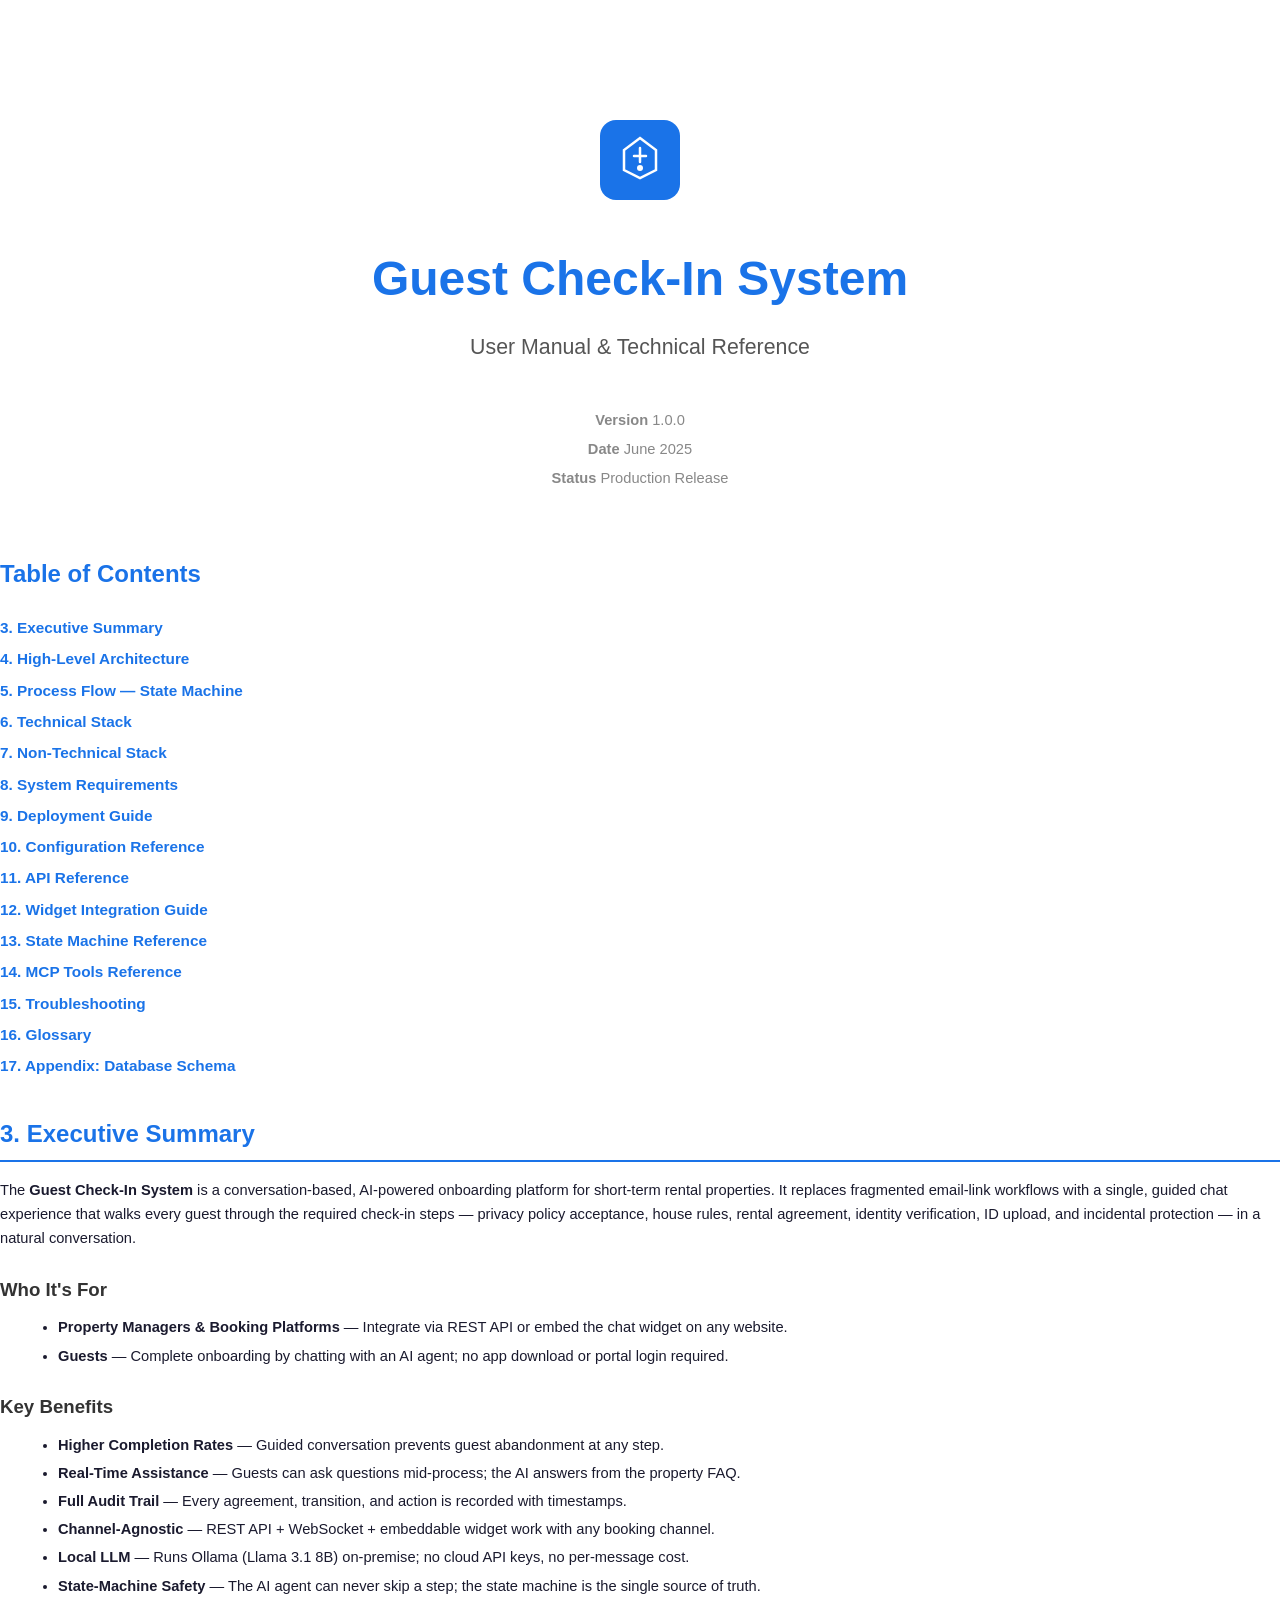
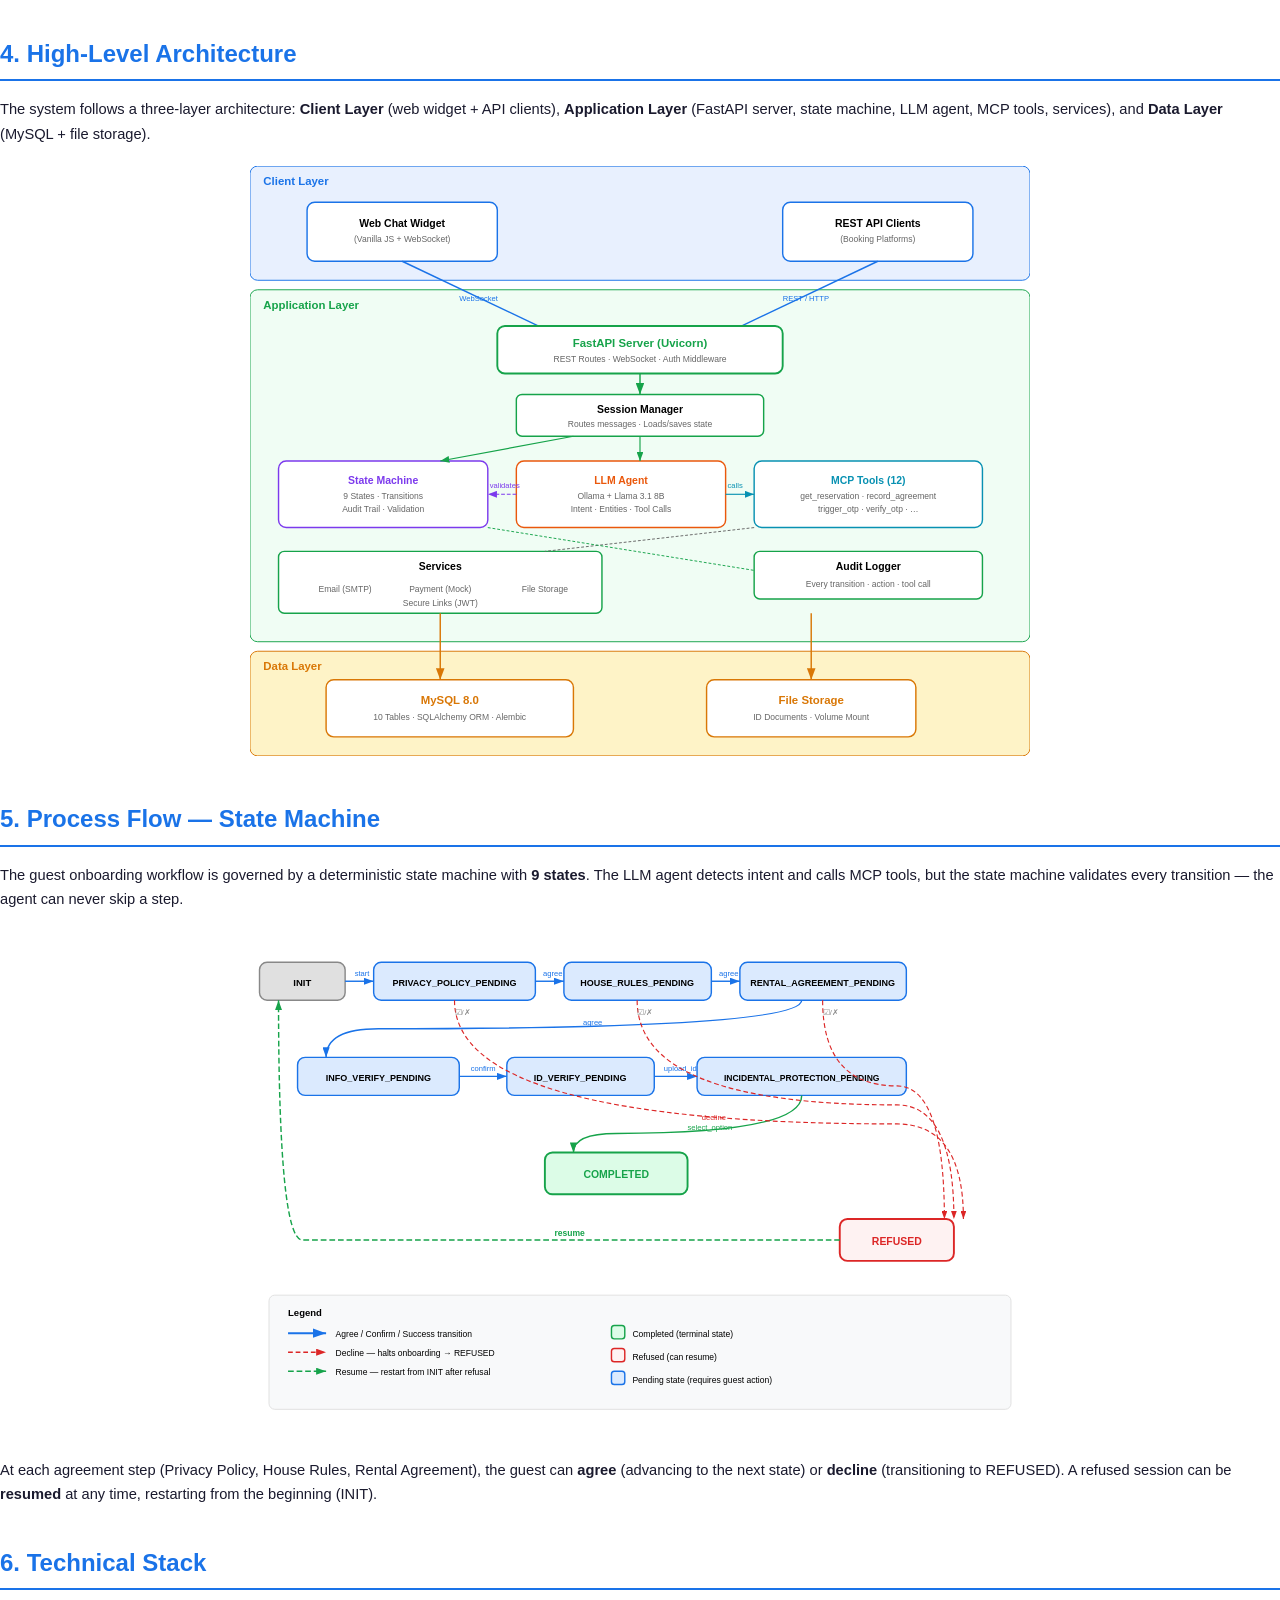
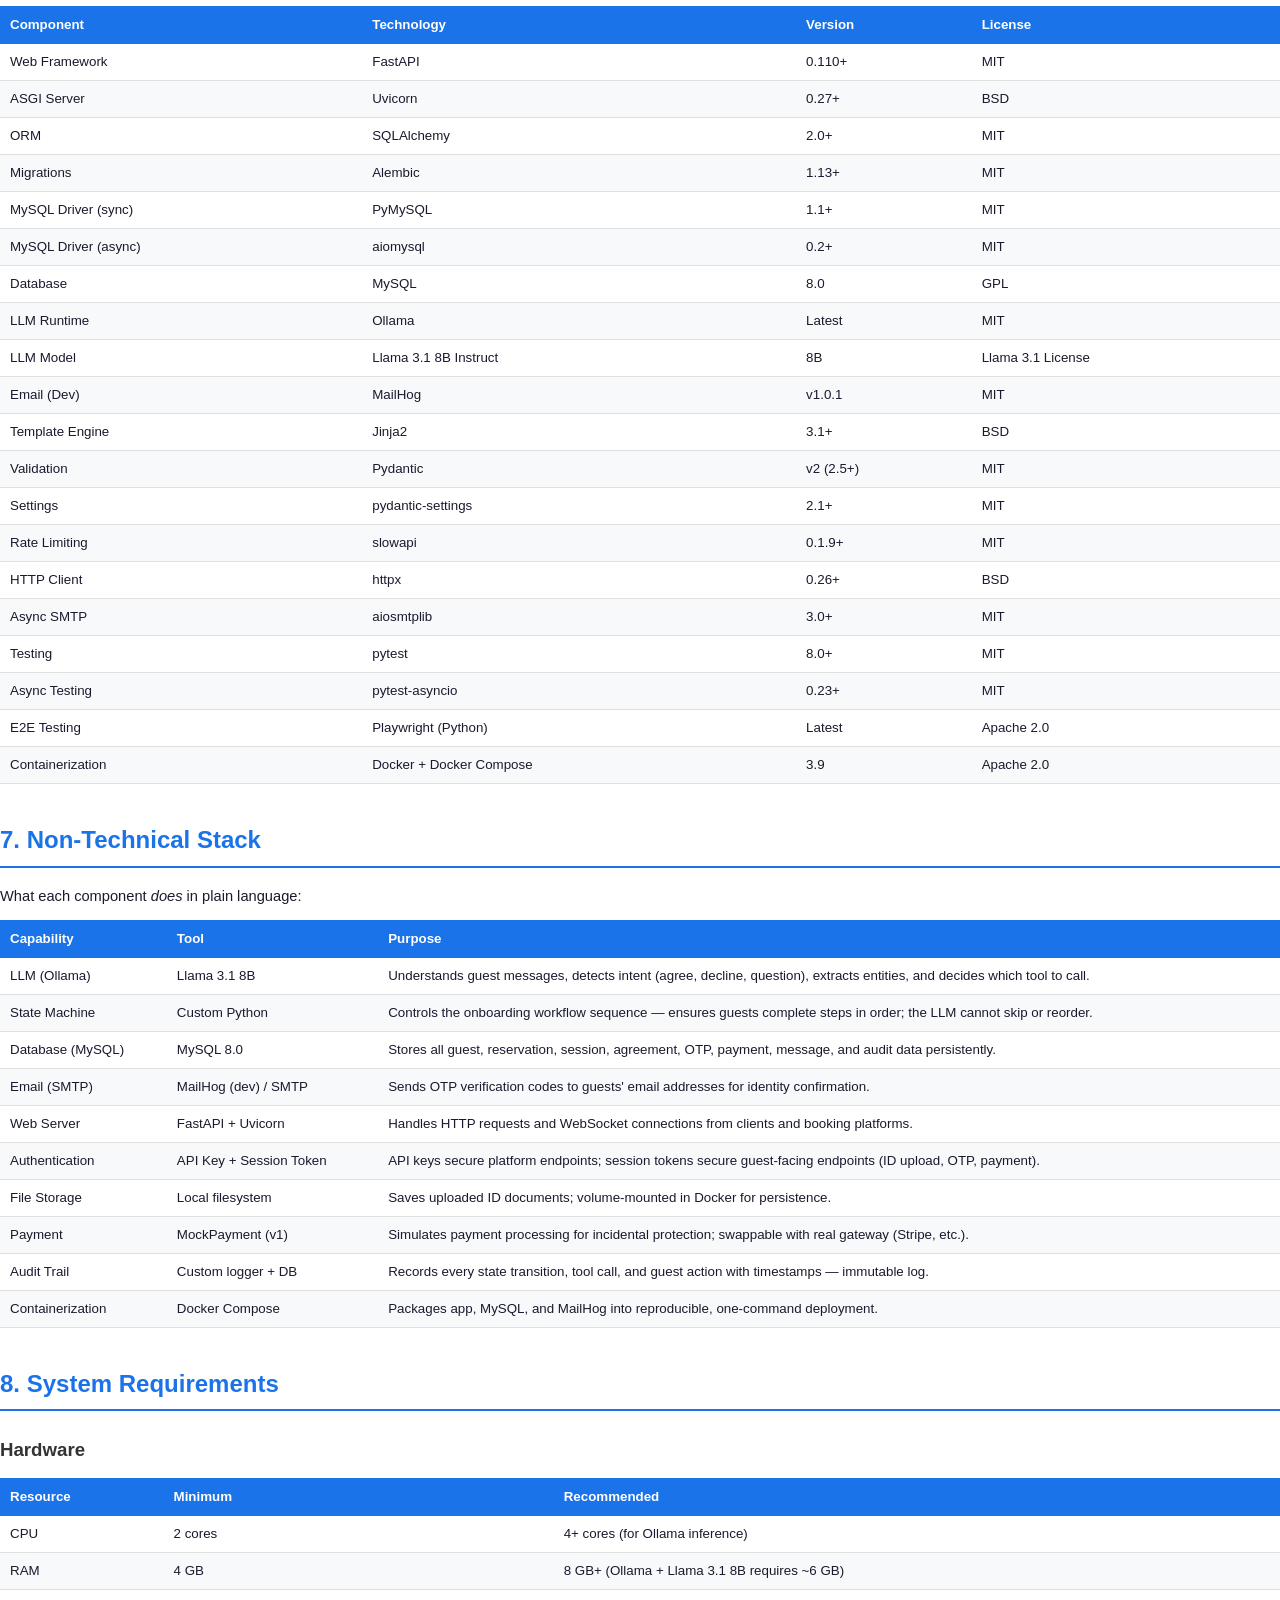
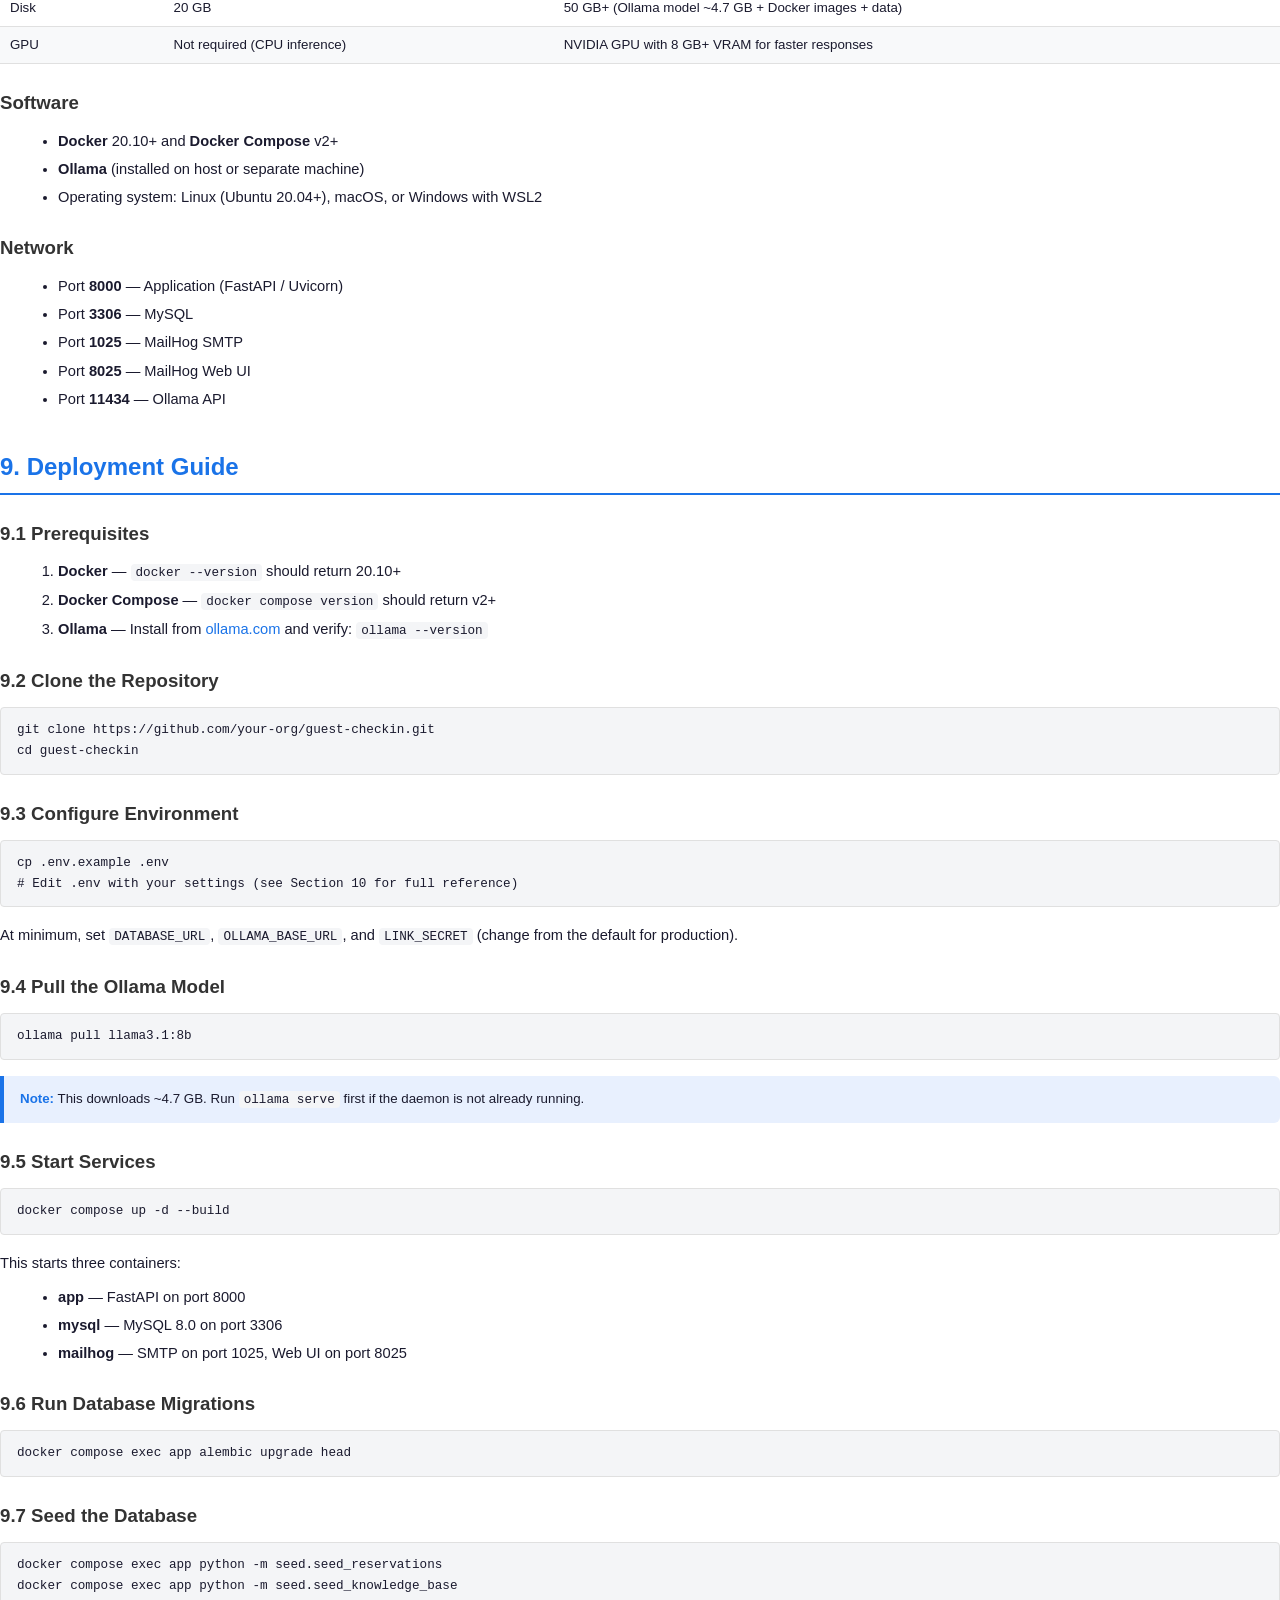
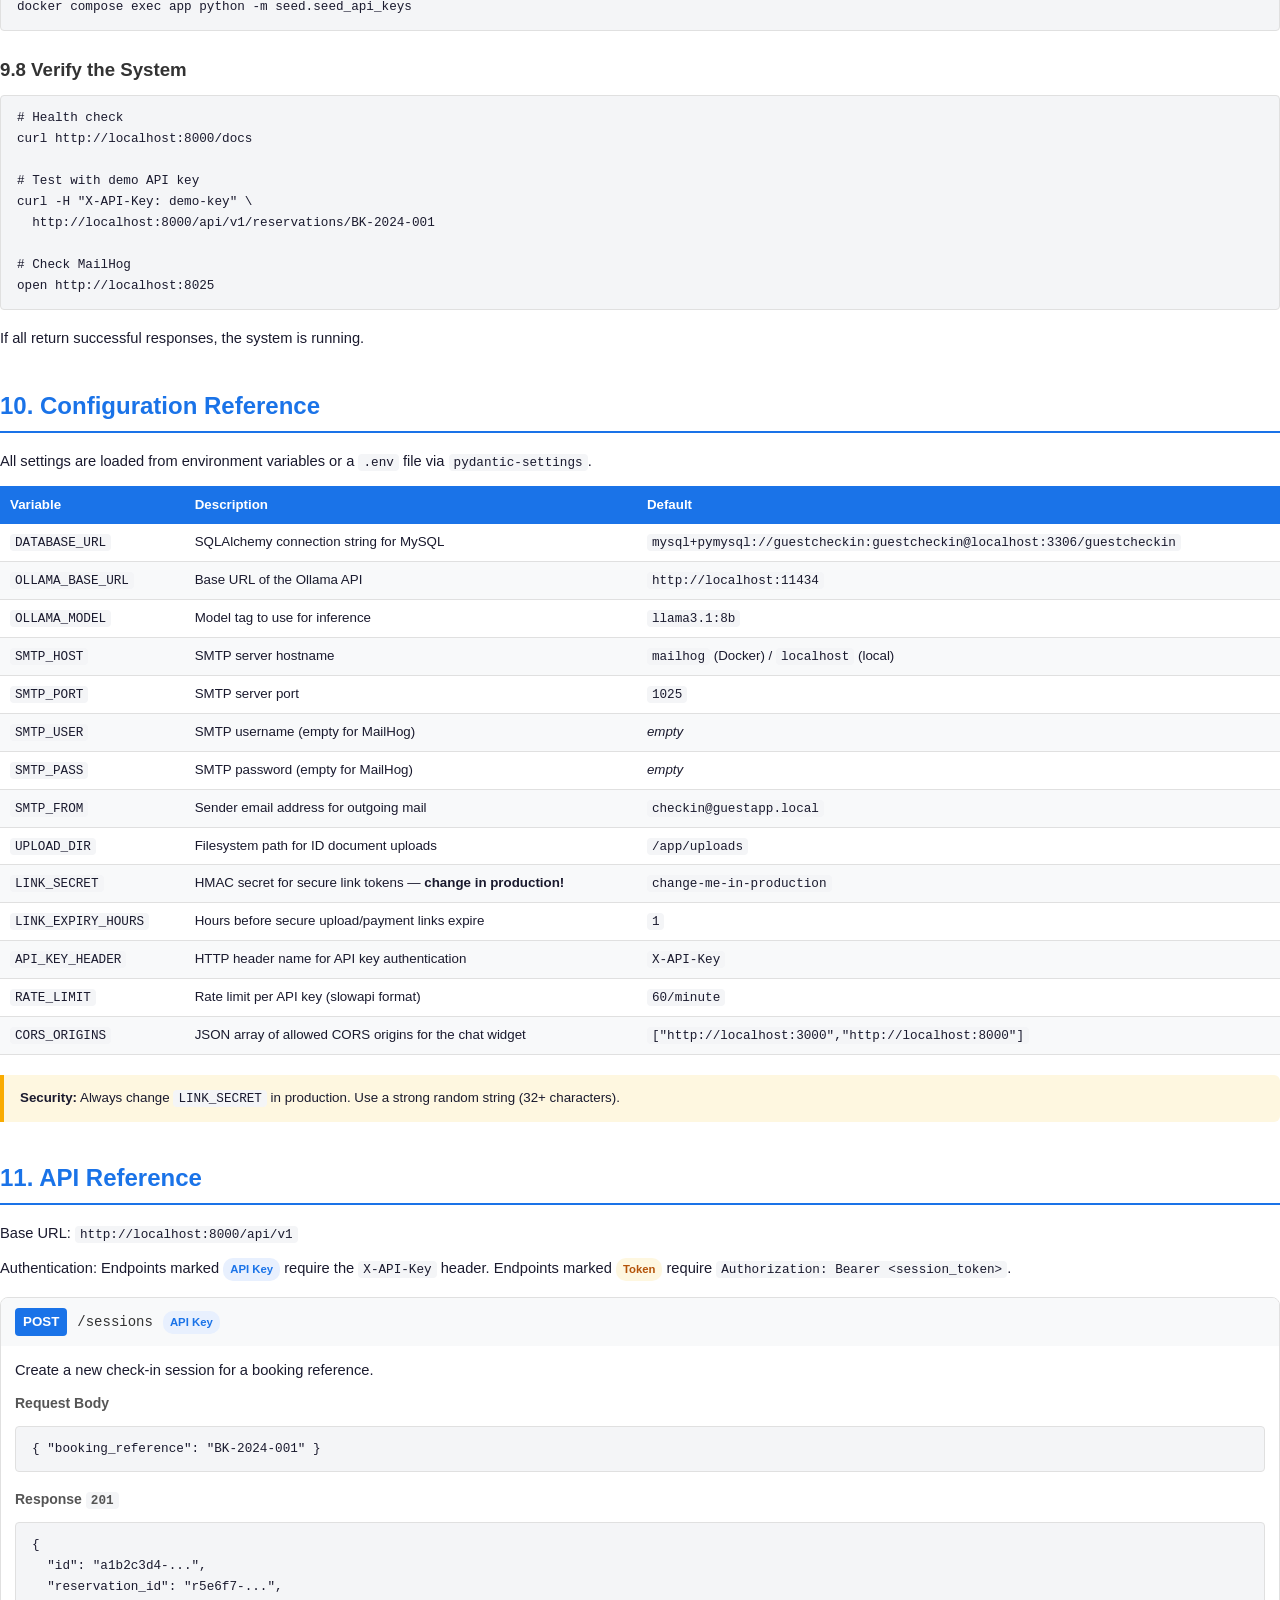
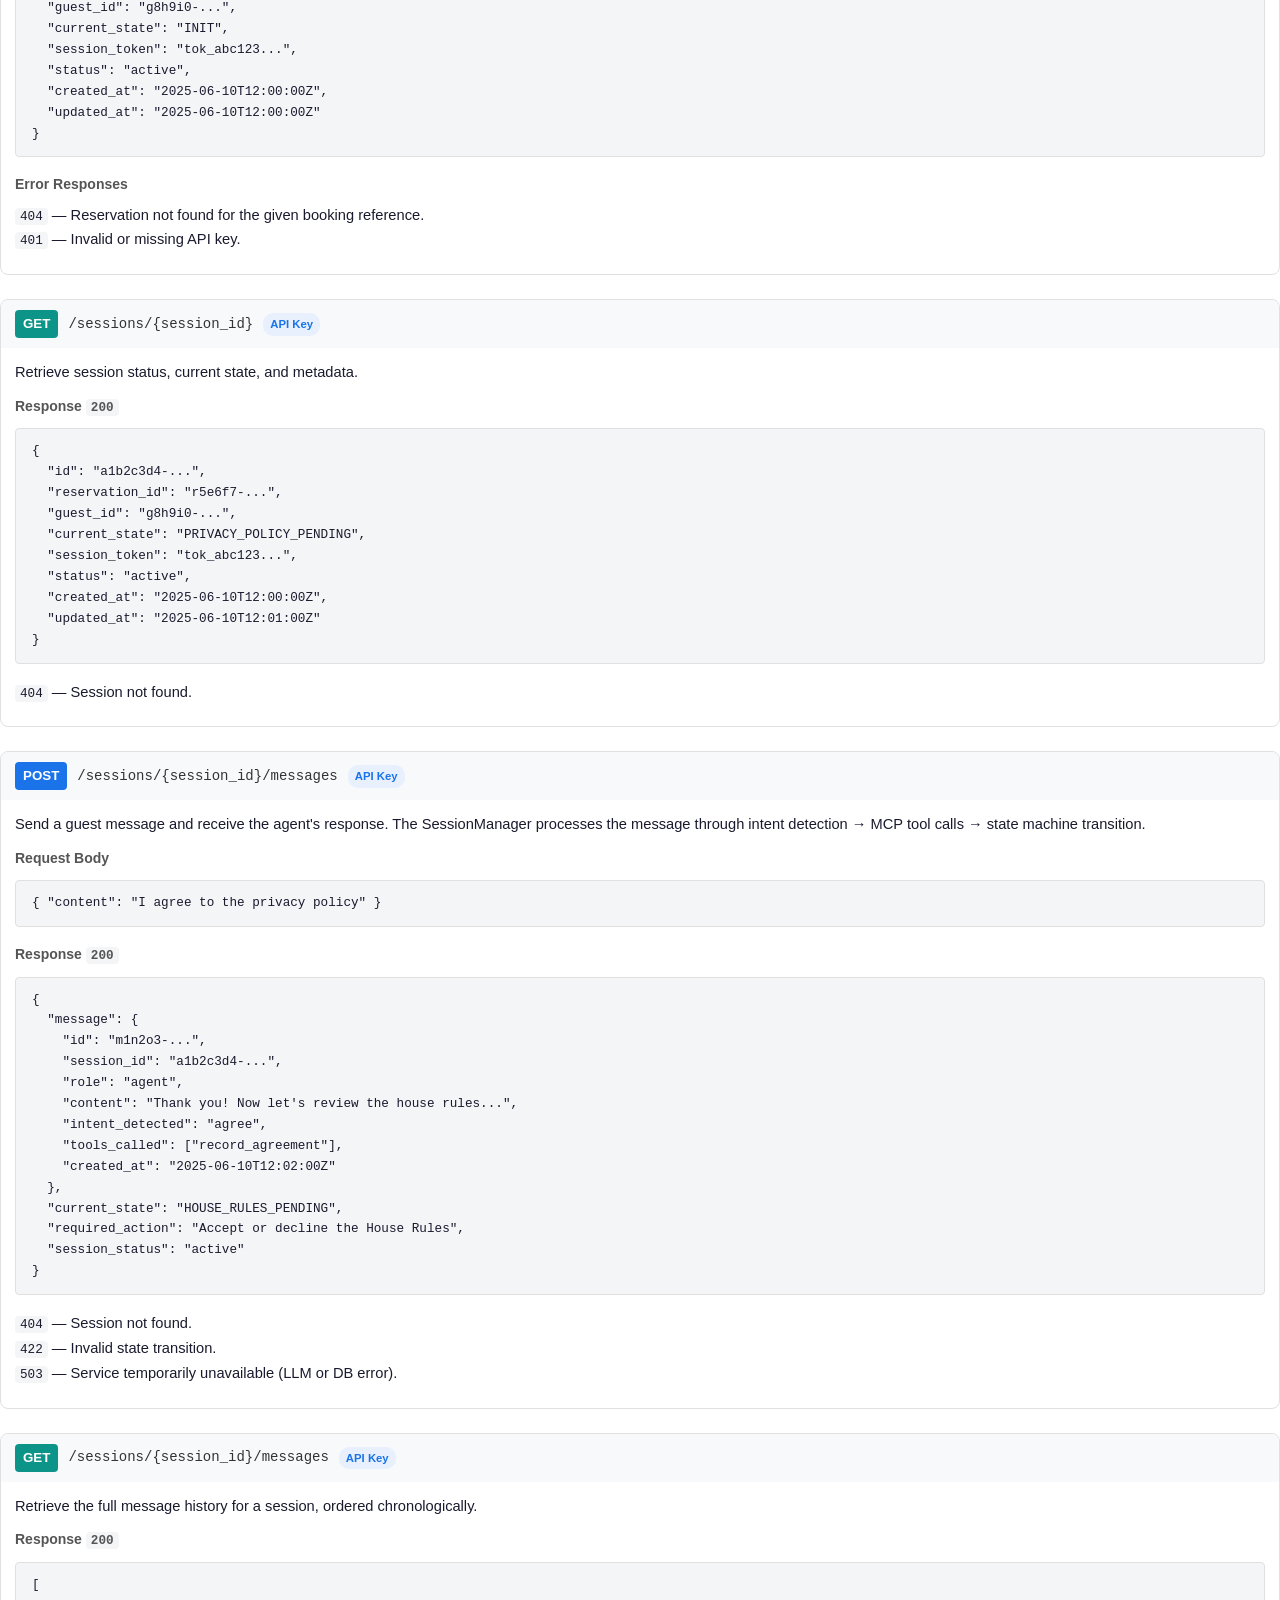
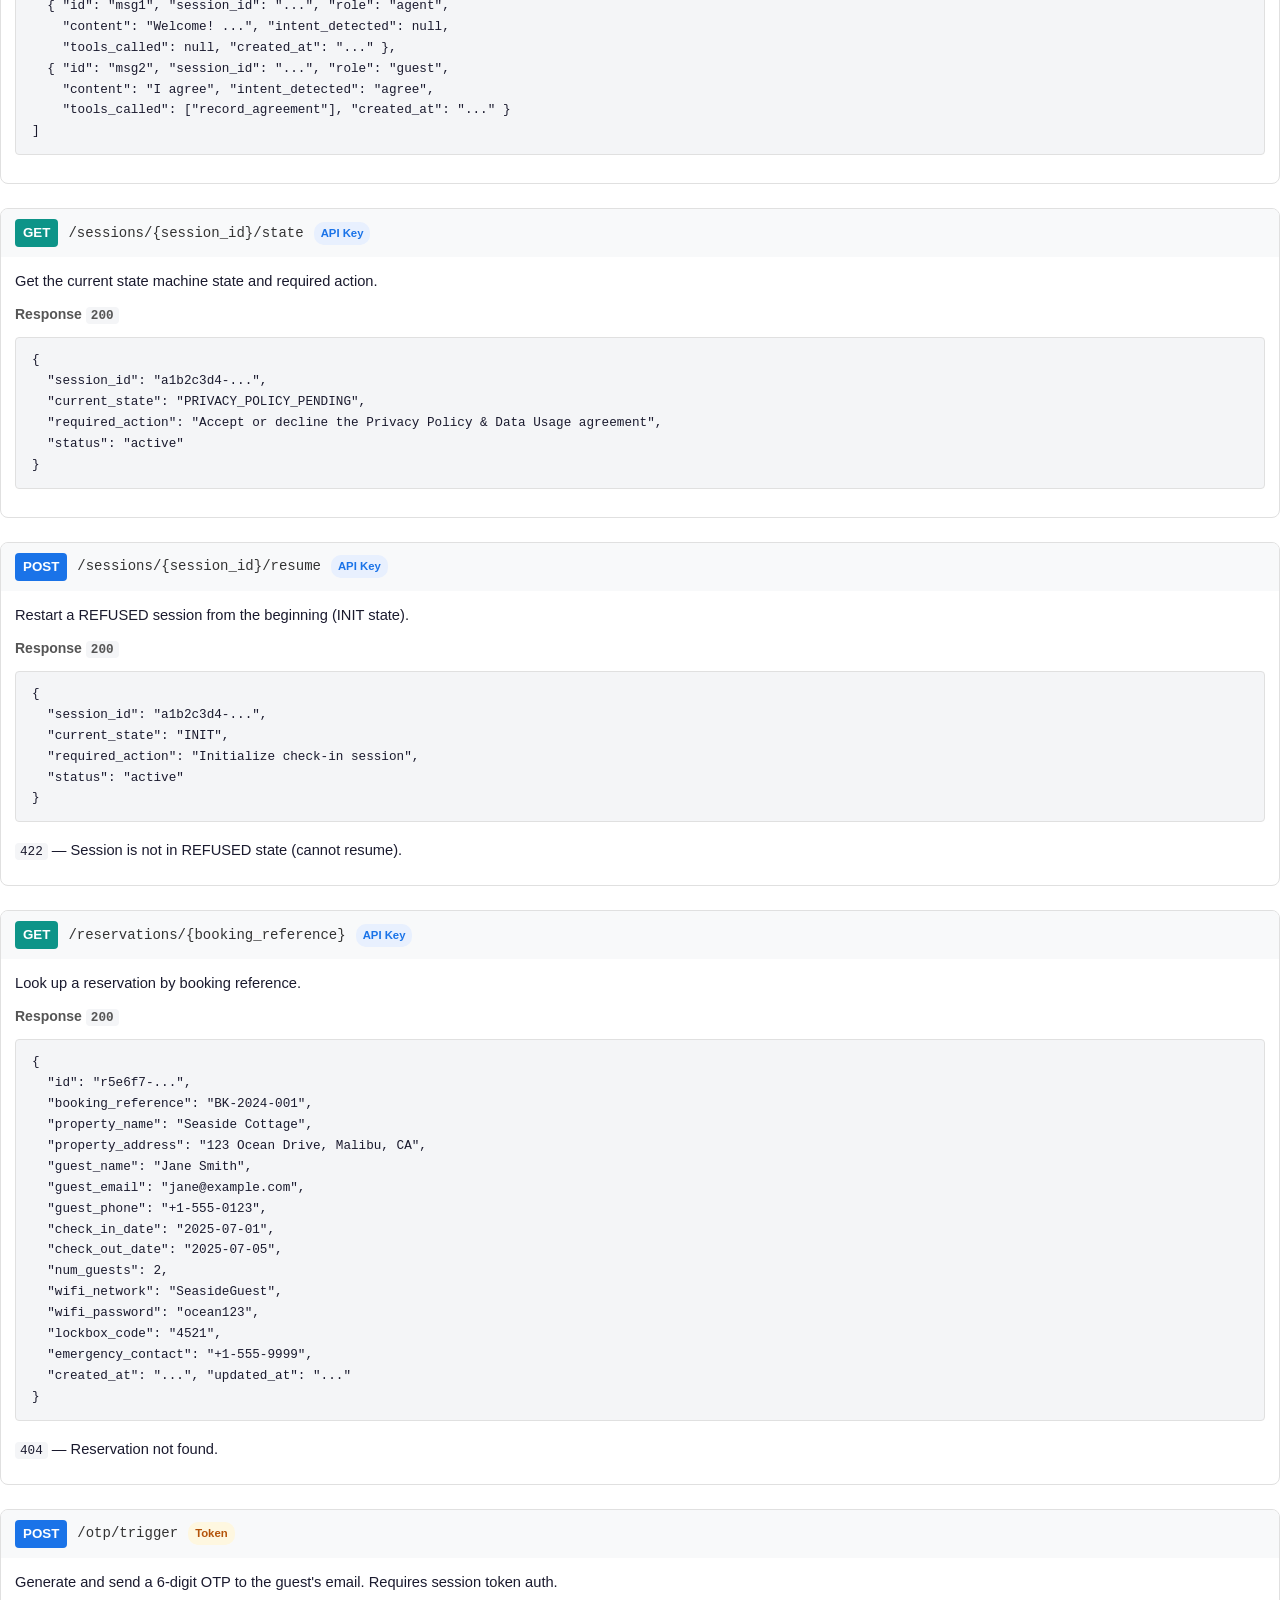
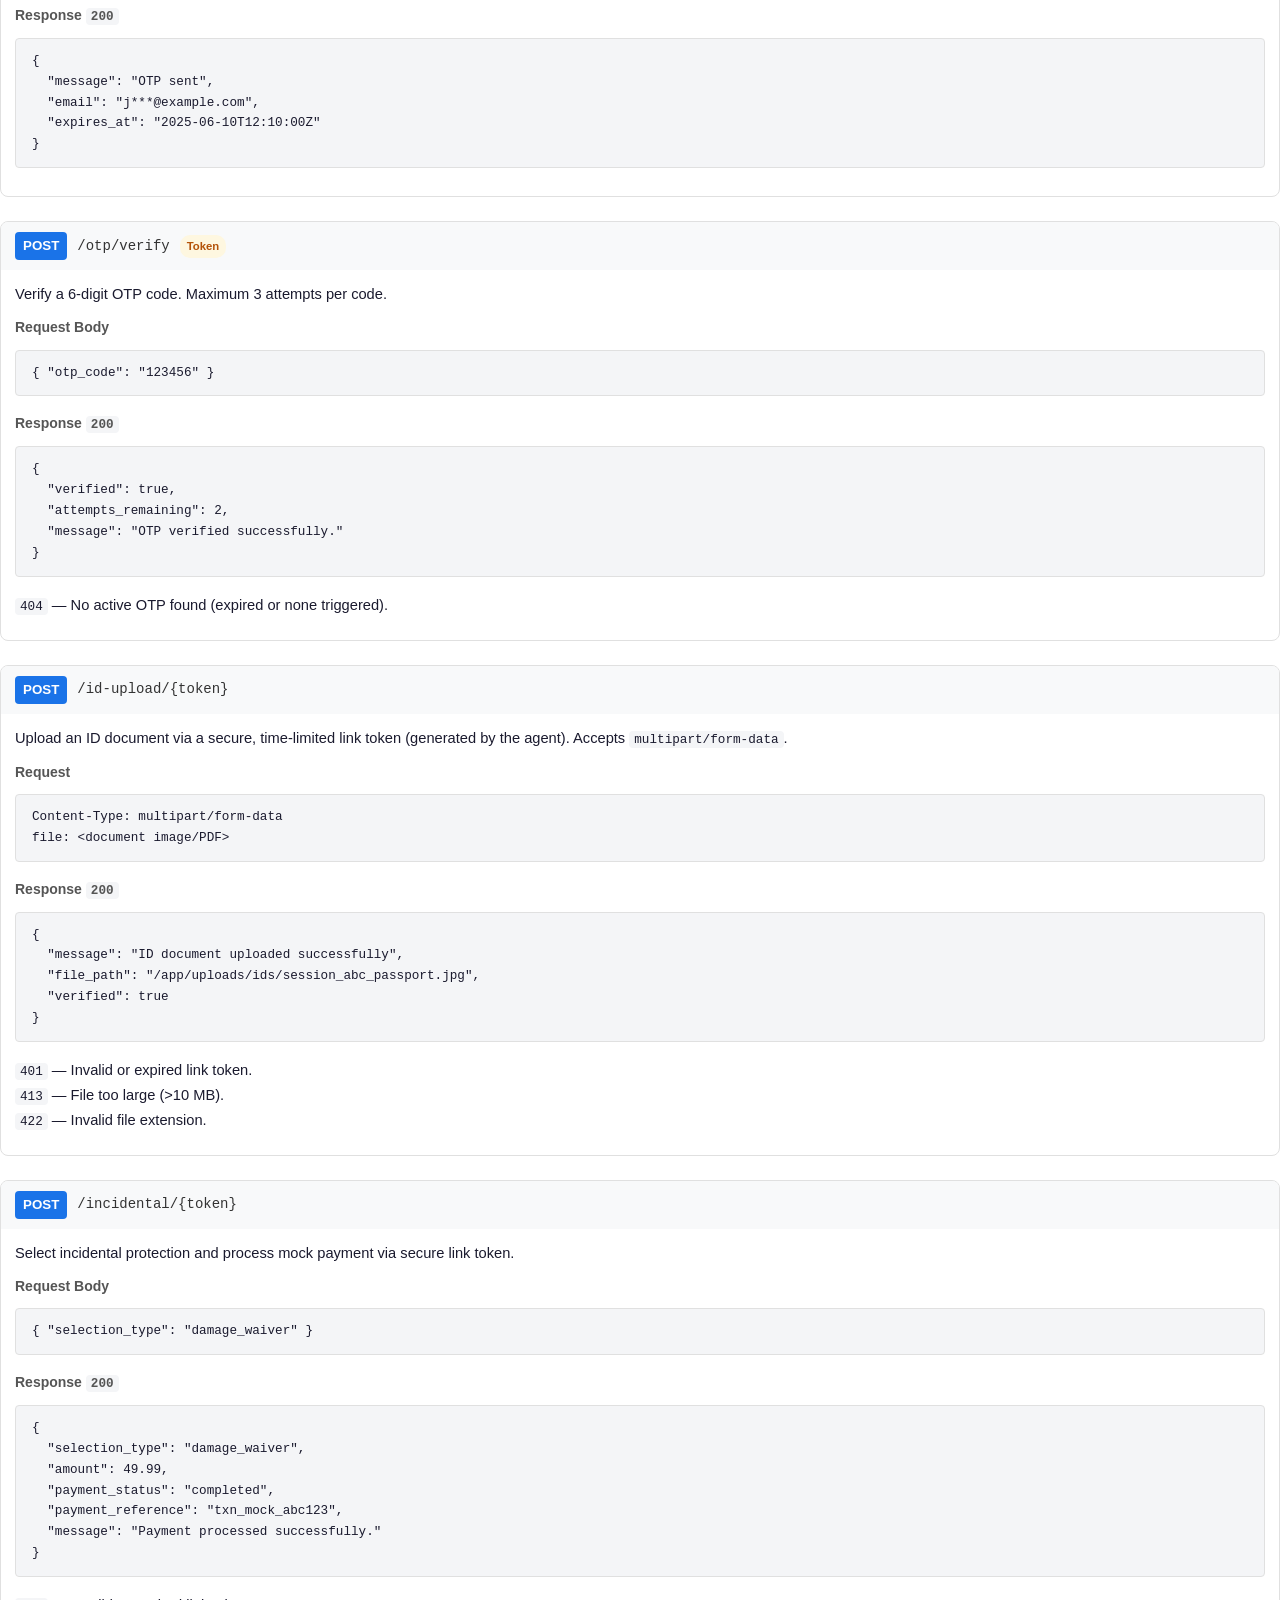
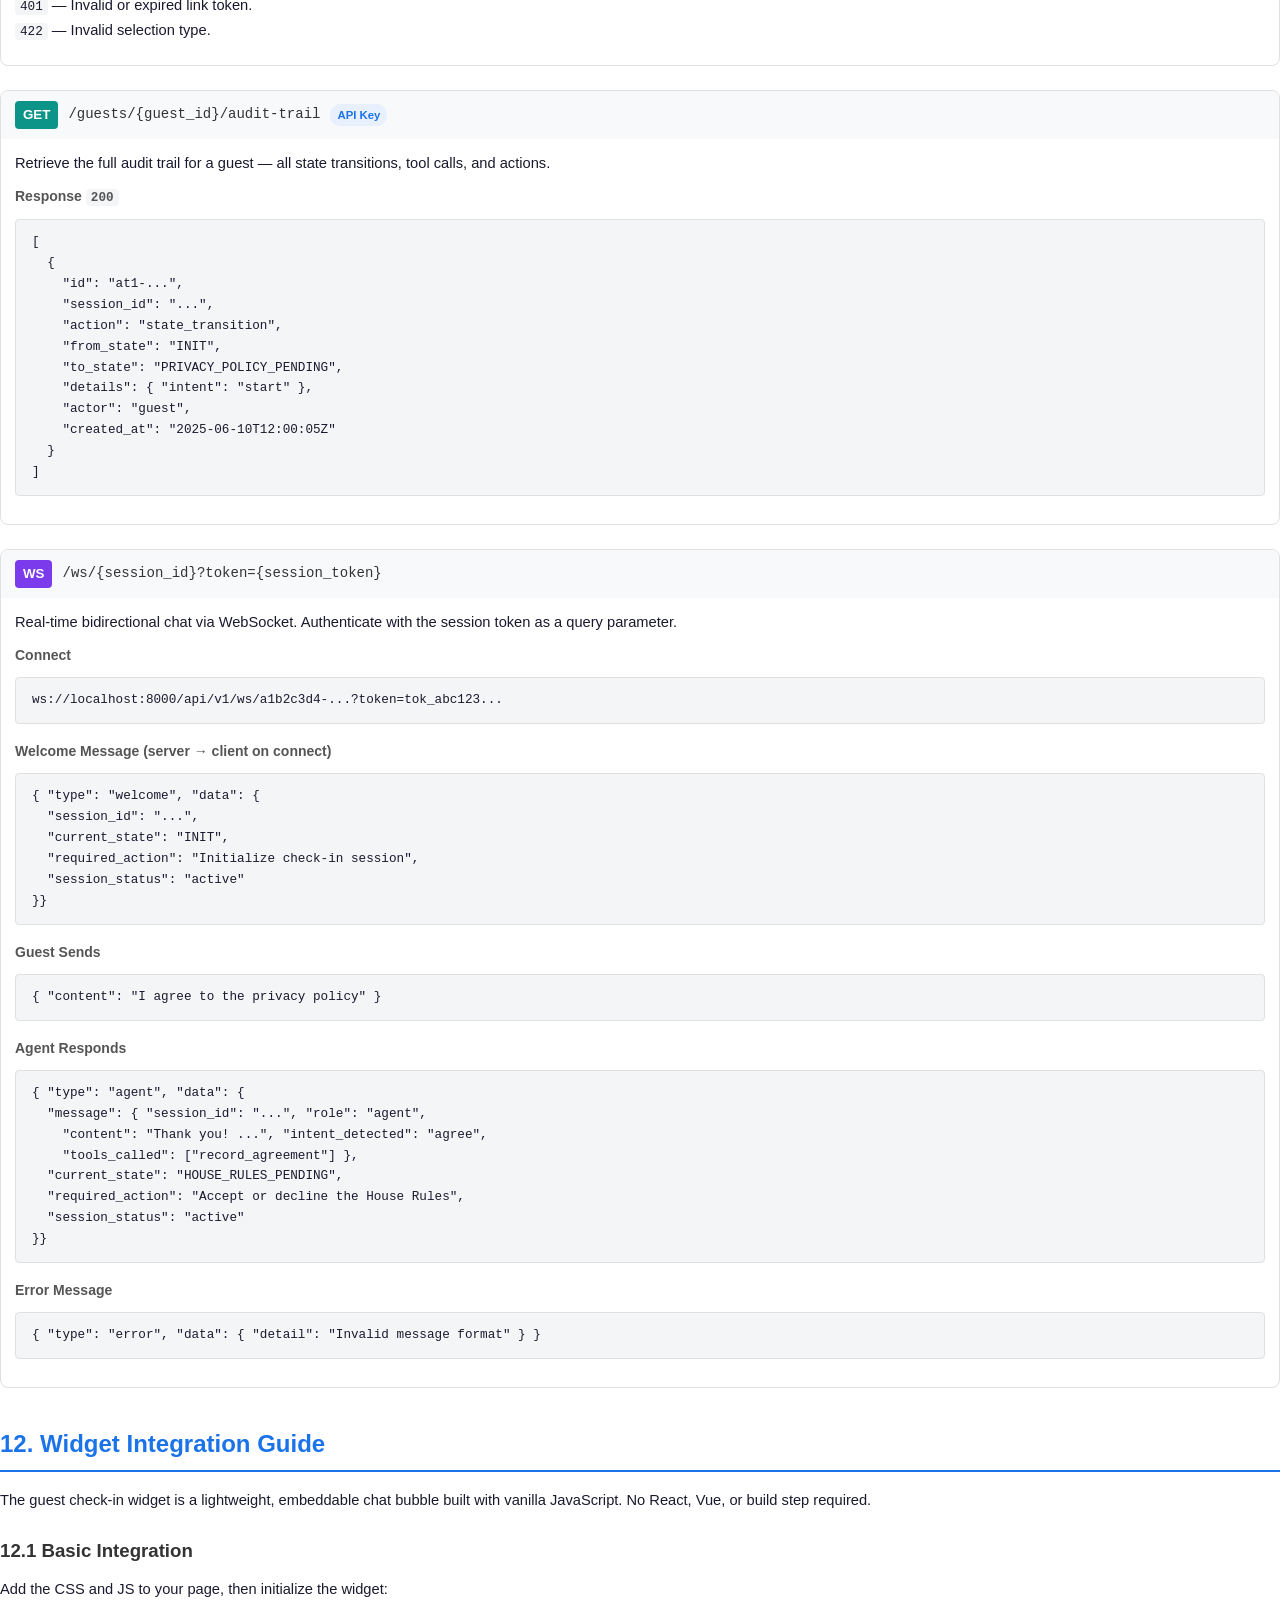
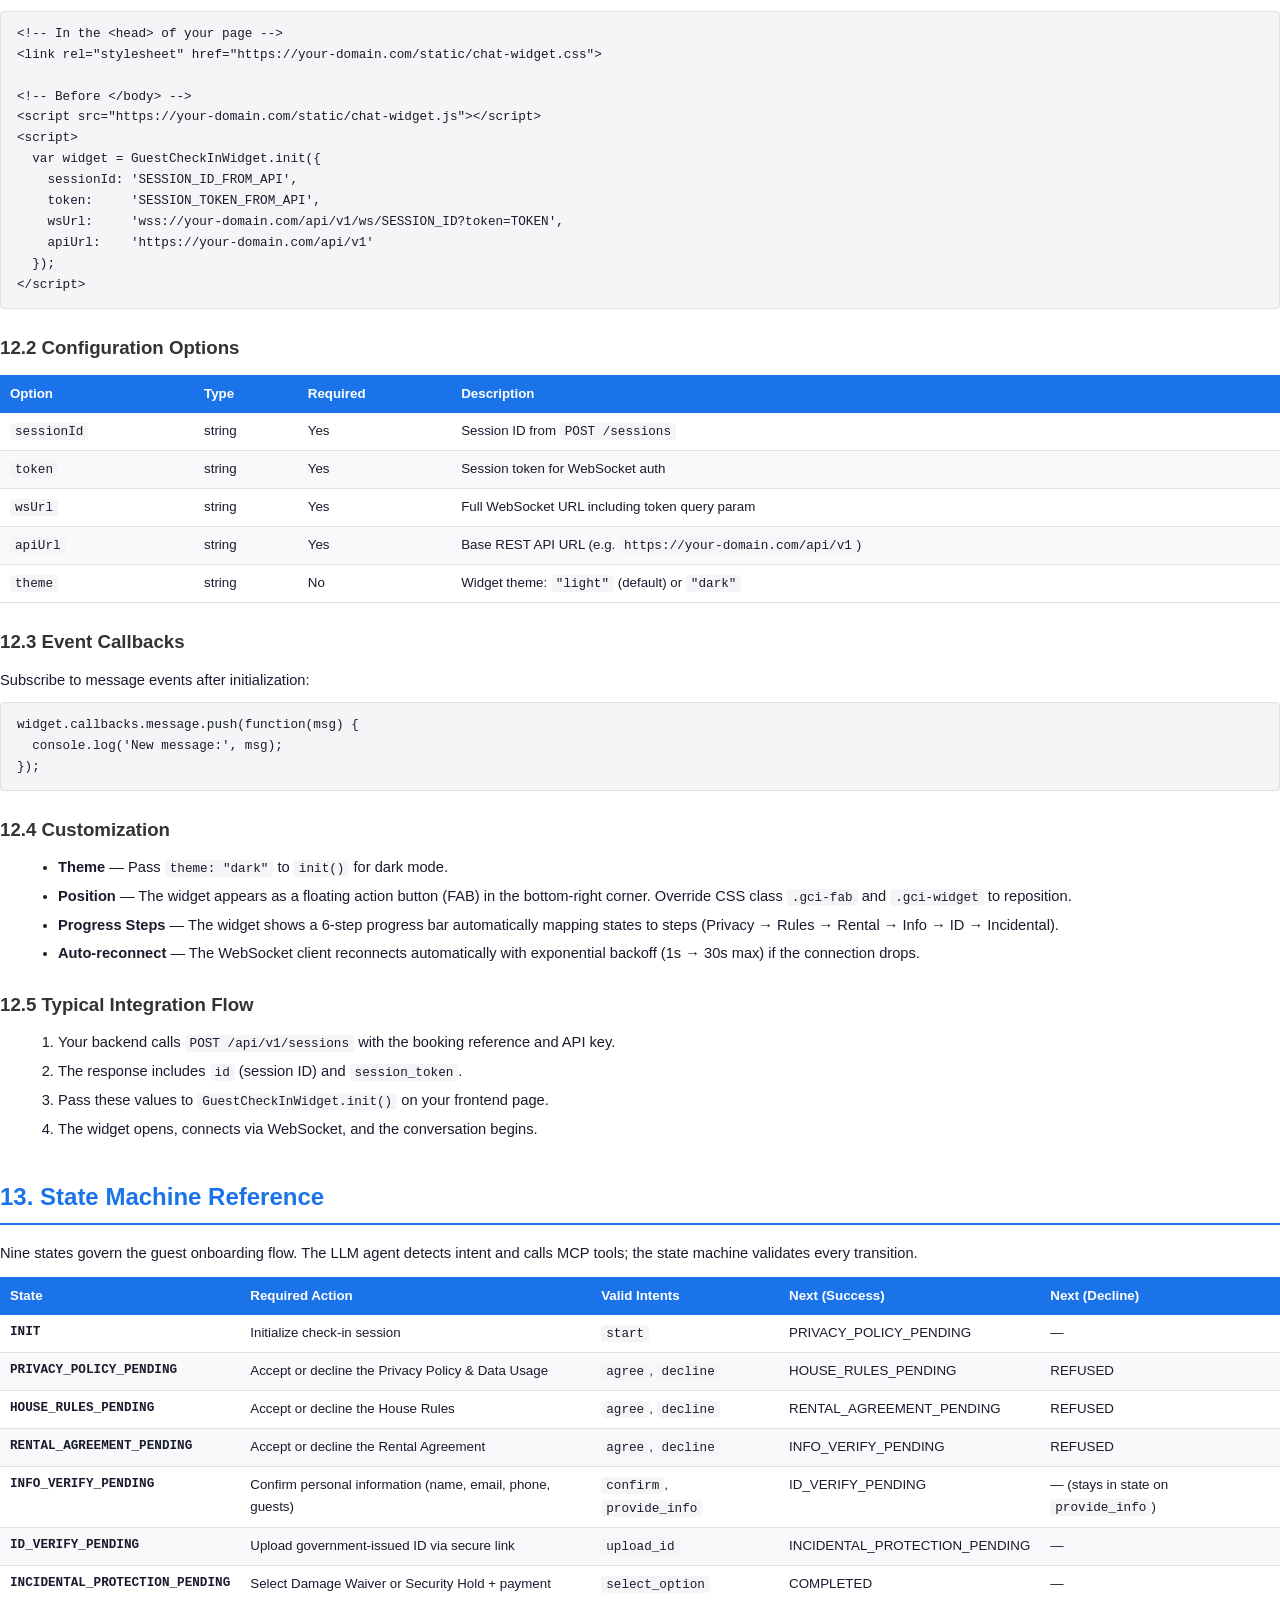
==== guest-checkin/docs/user_manual.html @ 4c4025ee "feat: Conversation-Based Guest Check-In via Channel Messaging Complete implementation of an agent-ba" ====
<!DOCTYPE html>
<html lang="en">
<head>
<meta charset="UTF-8">
<meta name="viewport" content="width=device-width, initial-scale=1.0">
<title>Guest Check-In System — User Manual</title>
<style>
  @page { margin: 20mm 18mm; size: A4; }
  * { box-sizing: border-box; }
  body { font-family: -apple-system, BlinkMacSystemFont, 'Segoe UI', Roboto, 'Helvetica Neue', Arial, sans-serif; color: #1a1a2e; line-height: 1.65; margin: 0; padding: 0; font-size: 11pt; background: #fff; }
  h1 { font-size: 26pt; color: #1a73e8; margin: 0 0 8px; }
  h2 { font-size: 18pt; color: #1a73e8; border-bottom: 2px solid #1a73e8; padding-bottom: 6px; margin: 36px 0 16px; page-break-after: avoid; }
  h3 { font-size: 14pt; color: #333; margin: 24px 0 10px; page-break-after: avoid; }
  h4 { font-size: 12pt; color: #555; margin: 18px 0 8px; }
  p { margin: 0 0 10px; }
  a { color: #1a73e8; text-decoration: none; }
  a:hover { text-decoration: underline; }
  ul, ol { margin: 0 0 12px 18px; }
  li { margin-bottom: 4px; }
  table { width: 100%; border-collapse: collapse; margin: 12px 0 20px; font-size: 10pt; }
  th { background: #1a73e8; color: #fff; text-align: left; padding: 8px 10px; font-weight: 600; }
  td { padding: 7px 10px; border-bottom: 1px solid #e0e0e0; vertical-align: top; }
  tr:nth-child(even) td { background: #f8f9fa; }
  code, pre { font-family: 'SFMono-Regular', Consolas, 'Liberation Mono', Menlo, monospace; font-size: 9.5pt; background: #f4f5f7; border-radius: 4px; }
  code { padding: 1px 5px; }
  pre { padding: 12px 16px; overflow-x: auto; margin: 10px 0 16px; border: 1px solid #e0e0e0; }
  .cover { text-align: center; padding: 120px 40px 60px; page-break-after: always; }
  .cover h1 { font-size: 36pt; margin-bottom: 12px; }
  .cover .subtitle { font-size: 16pt; color: #555; margin-bottom: 40px; }
  .cover .meta { font-size: 11pt; color: #888; line-height: 2; }
  .toc { page-break-after: always; }
  .toc ul { list-style: none; padding: 0; margin: 0; }
  .toc > ul > li { margin-bottom: 6px; font-weight: 600; font-size: 11.5pt; }
  .toc > ul > li > ul > li { font-weight: 400; font-size: 10.5pt; margin-left: 18px; margin-bottom: 3px; }
  .toc > ul > li > ul > li > ul > li { font-weight: 400; font-size: 10pt; margin-left: 36px; margin-bottom: 2px; }
  .toc a { color: #1a73e8; }
  .diagram-container { text-align: center; margin: 20px 0; page-break-inside: avoid; }
  .note { background: #e8f0fe; border-left: 4px solid #1a73e8; padding: 12px 16px; margin: 16px 0; border-radius: 0 6px 6px 0; font-size: 10pt; }
  .note strong { color: #1a73e8; }
  .warn { background: #fef7e0; border-left: 4px solid #f9ab00; padding: 12px 16px; margin: 16px 0; border-radius: 0 6px 6px 0; font-size: 10pt; }
  .endpoint { margin: 16px 0 24px; border: 1px solid #e0e0e0; border-radius: 8px; overflow: hidden; page-break-inside: avoid; }
  .endpoint-header { background: #f8f9fa; padding: 10px 14px; display: flex; align-items: center; gap: 10px; }
  .method { font-weight: 700; font-size: 10pt; padding: 3px 8px; border-radius: 4px; color: #fff; }
  .method.get { background: #0d9488; }
  .method.post { background: #1a73e8; }
  .method.ws { background: #7c3aed; }
  .path { font-family: monospace; font-size: 10.5pt; color: #333; }
  .endpoint-body { padding: 12px 14px; }
  .endpoint-body h4 { margin: 0 0 6px; font-size: 10.5pt; }
  .section { page-break-before: auto; }
  .badge { display: inline-block; font-size: 8.5pt; padding: 2px 7px; border-radius: 10px; font-weight: 600; }
  .badge-key { background: #e8f0fe; color: #1a73e8; }
  .badge-token { background: #fef7e0; color: #b45309; }
  .state-table td:first-child { font-family: monospace; font-size: 9.5pt; white-space: nowrap; font-weight: 600; }
  .footer { text-align: center; font-size: 9pt; color: #999; margin-top: 40px; padding-top: 16px; border-top: 1px solid #e0e0e0; }
</style>
</head>
<body>

<!-- ═══════════════════════════════════════════════════════════════
     SECTION 1: COVER PAGE
     ═══════════════════════════════════════════════════════════════ -->
<div class="cover">
  <div style="margin-bottom:32px;">
    <svg width="80" height="80" viewBox="0 0 80 80"><rect width="80" height="80" rx="16" fill="#1a73e8"/><path d="M40 18 L56 30 L56 50 L40 58 L24 50 L24 30 Z" fill="none" stroke="#fff" stroke-width="2.5"/><path d="M40 28 L40 42 M34 36 L46 36" stroke="#fff" stroke-width="2.5" stroke-linecap="round"/><circle cx="40" cy="48" r="3" fill="#fff"/></svg>
  </div>
  <h1>Guest Check-In System</h1>
  <div class="subtitle">User Manual &amp; Technical Reference</div>
  <div class="meta">
    <strong>Version</strong> 1.0.0<br>
    <strong>Date</strong> June 2025<br>
    <strong>Status</strong> Production Release
  </div>
</div>

<!-- ═══════════════════════════════════════════════════════════════
     SECTION 2: TABLE OF CONTENTS
     ═══════════════════════════════════════════════════════════════ -->
<div class="toc">
  <h2 style="border:none; margin-top:0;">Table of Contents</h2>
  <ul>
    <li><a href="#exec-summary">3. Executive Summary</a></li>
    <li><a href="#architecture">4. High-Level Architecture</a></li>
    <li><a href="#process-flow">5. Process Flow — State Machine</a></li>
    <li><a href="#tech-stack">6. Technical Stack</a></li>
    <li><a href="#non-tech-stack">7. Non-Technical Stack</a></li>
    <li><a href="#sys-req">8. System Requirements</a></li>
    <li><a href="#deployment">9. Deployment Guide</a></li>
    <li><a href="#config">10. Configuration Reference</a></li>
    <li><a href="#api-ref">11. API Reference</a></li>
    <li><a href="#widget">12. Widget Integration Guide</a></li>
    <li><a href="#state-ref">13. State Machine Reference</a></li>
    <li><a href="#mcp-ref">14. MCP Tools Reference</a></li>
    <li><a href="#troubleshooting">15. Troubleshooting</a></li>
    <li><a href="#glossary">16. Glossary</a></li>
    <li><a href="#db-schema">17. Appendix: Database Schema</a></li>
  </ul>
</div>

<!-- ═══════════════════════════════════════════════════════════════
     SECTION 3: EXECUTIVE SUMMARY
     ═══════════════════════════════════════════════════════════════ -->
<div class="section" id="exec-summary">
  <h2>3. Executive Summary</h2>
  <p>The <strong>Guest Check-In System</strong> is a conversation-based, AI-powered onboarding platform for short-term rental properties. It replaces fragmented email-link workflows with a single, guided chat experience that walks every guest through the required check-in steps — privacy policy acceptance, house rules, rental agreement, identity verification, ID upload, and incidental protection — in a natural conversation.</p>

  <h3>Who It's For</h3>
  <ul>
    <li><strong>Property Managers &amp; Booking Platforms</strong> — Integrate via REST API or embed the chat widget on any website.</li>
    <li><strong>Guests</strong> — Complete onboarding by chatting with an AI agent; no app download or portal login required.</li>
  </ul>

  <h3>Key Benefits</h3>
  <ul>
    <li><strong>Higher Completion Rates</strong> — Guided conversation prevents guest abandonment at any step.</li>
    <li><strong>Real-Time Assistance</strong> — Guests can ask questions mid-process; the AI answers from the property FAQ.</li>
    <li><strong>Full Audit Trail</strong> — Every agreement, transition, and action is recorded with timestamps.</li>
    <li><strong>Channel-Agnostic</strong> — REST API + WebSocket + embeddable widget work with any booking channel.</li>
    <li><strong>Local LLM</strong> — Runs Ollama (Llama 3.1 8B) on-premise; no cloud API keys, no per-message cost.</li>
    <li><strong>State-Machine Safety</strong> — The AI agent can never skip a step; the state machine is the single source of truth.</li>
  </ul>
</div>

<!-- ═══════════════════════════════════════════════════════════════
     SECTION 4: HIGH-LEVEL ARCHITECTURE
     ═══════════════════════════════════════════════════════════════ -->
<div class="section" id="architecture">
  <h2>4. High-Level Architecture</h2>
  <p>The system follows a three-layer architecture: <strong>Client Layer</strong> (web widget + API clients), <strong>Application Layer</strong> (FastAPI server, state machine, LLM agent, MCP tools, services), and <strong>Data Layer</strong> (MySQL + file storage).</p>

  <div class="diagram-container">
    <svg viewBox="0 0 820 620" width="780" height="590" xmlns="http://www.w3.org/2000/svg" font-family="-apple-system, BlinkMacSystemFont, 'Segoe UI', Roboto, sans-serif" font-size="10">
      <!-- Background zones -->
      <rect x="0" y="0" width="820" height="120" rx="8" fill="#e8f0fe" stroke="#1a73e8" stroke-width="1"/>
      <rect x="0" y="130" width="820" height="370" rx="8" fill="#f0fdf4" stroke="#16a34a" stroke-width="1"/>
      <rect x="0" y="510" width="820" height="110" rx="8" fill="#fef3c7" stroke="#d97706" stroke-width="1"/>

      <!-- Zone labels -->
      <text x="14" y="20" font-size="12" font-weight="700" fill="#1a73e8">Client Layer</text>
      <text x="14" y="150" font-size="12" font-weight="700" fill="#16a34a">Application Layer</text>
      <text x="14" y="530" font-size="12" font-weight="700" fill="#d97706">Data Layer</text>

      <!-- Client Layer boxes -->
      <rect x="60" y="38" width="200" height="62" rx="8" fill="#fff" stroke="#1a73e8" stroke-width="1.5"/>
      <text x="160" y="64" text-anchor="middle" font-size="11" font-weight="600">Web Chat Widget</text>
      <text x="160" y="80" text-anchor="middle" font-size="9" fill="#666">(Vanilla JS + WebSocket)</text>

      <rect x="560" y="38" width="200" height="62" rx="8" fill="#fff" stroke="#1a73e8" stroke-width="1.5"/>
      <text x="660" y="64" text-anchor="middle" font-size="11" font-weight="600">REST API Clients</text>
      <text x="660" y="80" text-anchor="middle" font-size="9" fill="#666">(Booking Platforms)</text>

      <!-- Arrows from clients to FastAPI -->
      <line x1="160" y1="100" x2="320" y2="176" stroke="#1a73e8" stroke-width="1.5" marker-end="url(#arrow)"/>
      <text x="220" y="142" font-size="8" fill="#1a73e8">WebSocket</text>
      <line x1="660" y1="100" x2="500" y2="176" stroke="#1a73e8" stroke-width="1.5" marker-end="url(#arrow)"/>
      <text x="560" y="142" font-size="8" fill="#1a73e8">REST / HTTP</text>

      <!-- FastAPI Server (main box) -->
      <rect x="260" y="168" width="300" height="50" rx="8" fill="#fff" stroke="#16a34a" stroke-width="2"/>
      <text x="410" y="190" text-anchor="middle" font-size="12" font-weight="700" fill="#16a34a">FastAPI Server (Uvicorn)</text>
      <text x="410" y="206" text-anchor="middle" font-size="9" fill="#666">REST Routes · WebSocket · Auth Middleware</text>

      <!-- Session Manager -->
      <rect x="280" y="240" width="260" height="44" rx="6" fill="#fff" stroke="#16a34a" stroke-width="1.5"/>
      <text x="410" y="260" text-anchor="middle" font-size="11" font-weight="600">Session Manager</text>
      <text x="410" y="274" text-anchor="middle" font-size="9" fill="#666">Routes messages · Loads/saves state</text>

      <line x1="410" y1="218" x2="410" y2="240" stroke="#16a34a" stroke-width="1.5" marker-end="url(#arrowG)"/>

      <!-- State Machine box (left) -->
      <rect x="30" y="310" width="220" height="70" rx="8" fill="#fff" stroke="#7c3aed" stroke-width="1.5"/>
      <text x="140" y="334" text-anchor="middle" font-size="11" font-weight="600" fill="#7c3aed">State Machine</text>
      <text x="140" y="350" text-anchor="middle" font-size="9" fill="#666">9 States · Transitions</text>
      <text x="140" y="364" text-anchor="middle" font-size="9" fill="#666">Audit Trail · Validation</text>

      <!-- LLM Agent box (right) -->
      <rect x="280" y="310" width="220" height="70" rx="8" fill="#fff" stroke="#ea580c" stroke-width="1.5"/>
      <text x="390" y="334" text-anchor="middle" font-size="11" font-weight="600" fill="#ea580c">LLM Agent</text>
      <text x="390" y="350" text-anchor="middle" font-size="9" fill="#666">Ollama + Llama 3.1 8B</text>
      <text x="390" y="364" text-anchor="middle" font-size="9" fill="#666">Intent · Entities · Tool Calls</text>

      <!-- MCP Tools box (far right) -->
      <rect x="530" y="310" width="240" height="70" rx="8" fill="#fff" stroke="#0891b2" stroke-width="1.5"/>
      <text x="650" y="334" text-anchor="middle" font-size="11" font-weight="600" fill="#0891b2">MCP Tools (12)</text>
      <text x="650" y="350" text-anchor="middle" font-size="9" fill="#666">get_reservation · record_agreement</text>
      <text x="650" y="364" text-anchor="middle" font-size="9" fill="#666">trigger_otp · verify_otp · …</text>

      <!-- Arrows: Session Manager → State Machine & Agent -->
      <line x1="340" y1="284" x2="200" y2="310" stroke="#16a34a" stroke-width="1.2" marker-end="url(#arrowG)"/>
      <line x1="410" y1="284" x2="410" y2="310" stroke="#16a34a" stroke-width="1.2" marker-end="url(#arrowG)"/>

      <!-- Agent → State Machine (validates) -->
      <line x1="280" y1="345" x2="250" y2="345" stroke="#7c3aed" stroke-width="1.2" stroke-dasharray="4 2" marker-end="url(#arrowP)"/>
      <text x="252" y="338" font-size="8" fill="#7c3aed">validates</text>

      <!-- Agent → MCP Tools -->
      <line x1="500" y1="345" x2="530" y2="345" stroke="#0891b2" stroke-width="1.2" marker-end="url(#arrowC)"/>
      <text x="502" y="338" font-size="8" fill="#0891b2">calls</text>

      <!-- Services box -->
      <rect x="30" y="405" width="340" height="65" rx="6" fill="#fff" stroke="#16a34a" stroke-width="1.5"/>
      <text x="200" y="425" text-anchor="middle" font-size="11" font-weight="600">Services</text>
      <text x="100" y="448" text-anchor="middle" font-size="9" fill="#666">Email (SMTP)</text>
      <text x="200" y="448" text-anchor="middle" font-size="9" fill="#666">Payment (Mock)</text>
      <text x="310" y="448" text-anchor="middle" font-size="9" fill="#666">File Storage</text>
      <text x="200" y="462" text-anchor="middle" font-size="9" fill="#666">Secure Links (JWT)</text>

      <!-- MCP → Services -->
      <line x1="530" y1="380" x2="310" y2="405" stroke="#666" stroke-width="1" stroke-dasharray="3 2"/>

      <!-- Audit Logger -->
      <rect x="530" y="405" width="240" height="50" rx="6" fill="#fff" stroke="#16a34a" stroke-width="1.5"/>
      <text x="650" y="425" text-anchor="middle" font-size="11" font-weight="600">Audit Logger</text>
      <text x="650" y="442" text-anchor="middle" font-size="9" fill="#666">Every transition · action · tool call</text>

      <!-- State Machine → Audit -->
      <line x1="250" y1="380" x2="530" y2="425" stroke="#16a34a" stroke-width="1" stroke-dasharray="3 2"/>

      <!-- Data Layer -->
      <rect x="80" y="540" width="260" height="60" rx="8" fill="#fff" stroke="#d97706" stroke-width="1.5"/>
      <text x="210" y="565" text-anchor="middle" font-size="12" font-weight="700" fill="#d97706">MySQL 8.0</text>
      <text x="210" y="582" text-anchor="middle" font-size="9" fill="#666">10 Tables · SQLAlchemy ORM · Alembic</text>

      <rect x="480" y="540" width="220" height="60" rx="8" fill="#fff" stroke="#d97706" stroke-width="1.5"/>
      <text x="590" y="565" text-anchor="middle" font-size="12" font-weight="700" fill="#d97706">File Storage</text>
      <text x="590" y="582" text-anchor="middle" font-size="9" fill="#666">ID Documents · Volume Mount</text>

      <!-- App → Data arrows -->
      <line x1="200" y1="470" x2="200" y2="540" stroke="#d97706" stroke-width="1.5" marker-end="url(#arrowY)"/>
      <line x1="590" y1="470" x2="590" y2="540" stroke="#d97706" stroke-width="1.5" marker-end="url(#arrowY)"/>

      <!-- Arrow markers -->
      <defs>
        <marker id="arrow" markerWidth="8" markerHeight="6" refX="8" refY="3" orient="auto"><path d="M0,0 L8,3 L0,6" fill="#1a73e8"/></marker>
        <marker id="arrowG" markerWidth="8" markerHeight="6" refX="8" refY="3" orient="auto"><path d="M0,0 L8,3 L0,6" fill="#16a34a"/></marker>
        <marker id="arrowP" markerWidth="8" markerHeight="6" refX="8" refY="3" orient="auto"><path d="M0,0 L8,3 L0,6" fill="#7c3aed"/></marker>
        <marker id="arrowC" markerWidth="8" markerHeight="6" refX="8" refY="3" orient="auto"><path d="M0,0 L8,3 L0,6" fill="#0891b2"/></marker>
        <marker id="arrowY" markerWidth="8" markerHeight="6" refX="8" refY="3" orient="auto"><path d="M0,0 L8,3 L0,6" fill="#d97706"/></marker>
      </defs>
    </svg>
  </div>
</div>

<!-- ═══════════════════════════════════════════════════════════════
     SECTION 5: PROCESS FLOW
     ═══════════════════════════════════════════════════════════════ -->
<div class="section" id="process-flow">
  <h2>5. Process Flow — State Machine</h2>
  <p>The guest onboarding workflow is governed by a deterministic state machine with <strong>9 states</strong>. The LLM agent detects intent and calls MCP tools, but the state machine validates every transition — the agent can never skip a step.</p>

  <div class="diagram-container">
    <svg viewBox="0 0 820 520" width="780" height="500" xmlns="http://www.w3.org/2000/svg" font-family="-apple-system, BlinkMacSystemFont, 'Segoe UI', Roboto, sans-serif" font-size="10">
      <!-- States (top flow) -->
      <rect x="10" y="30" width="90" height="40" rx="8" fill="#e0e0e0" stroke="#888" stroke-width="1.5"/>
      <text x="55" y="55" text-anchor="middle" font-size="10" font-weight="600">INIT</text>

      <rect x="130" y="30" width="170" height="40" rx="8" fill="#dbeafe" stroke="#1a73e8" stroke-width="1.5"/>
      <text x="215" y="55" text-anchor="middle" font-size="9.5" font-weight="600">PRIVACY_POLICY_PENDING</text>

      <rect x="330" y="30" width="155" height="40" rx="8" fill="#dbeafe" stroke="#1a73e8" stroke-width="1.5"/>
      <text x="407" y="55" text-anchor="middle" font-size="9.5" font-weight="600">HOUSE_RULES_PENDING</text>

      <rect x="515" y="30" width="175" height="40" rx="8" fill="#dbeafe" stroke="#1a73e8" stroke-width="1.5"/>
      <text x="602" y="55" text-anchor="middle" font-size="9.5" font-weight="600">RENTAL_AGREEMENT_PENDING</text>

      <!-- Row 2 -->
      <rect x="50" y="130" width="170" height="40" rx="8" fill="#dbeafe" stroke="#1a73e8" stroke-width="1.5"/>
      <text x="135" y="155" text-anchor="middle" font-size="9.5" font-weight="600">INFO_VERIFY_PENDING</text>

      <rect x="270" y="130" width="155" height="40" rx="8" fill="#dbeafe" stroke="#1a73e8" stroke-width="1.5"/>
      <text x="347" y="155" text-anchor="middle" font-size="9.5" font-weight="600">ID_VERIFY_PENDING</text>

      <rect x="470" y="130" width="220" height="40" rx="8" fill="#dbeafe" stroke="#1a73e8" stroke-width="1.5"/>
      <text x="580" y="155" text-anchor="middle" font-size="9" font-weight="600">INCIDENTAL_PROTECTION_PENDING</text>

      <!-- COMPLETED -->
      <rect x="310" y="230" width="150" height="44" rx="8" fill="#dcfce7" stroke="#16a34a" stroke-width="2"/>
      <text x="385" y="257" text-anchor="middle" font-size="11" font-weight="700" fill="#16a34a">COMPLETED</text>

      <!-- REFUSED -->
      <rect x="620" y="300" width="120" height="44" rx="8" fill="#fef2f2" stroke="#dc2626" stroke-width="2"/>
      <text x="680" y="327" text-anchor="middle" font-size="11" font-weight="700" fill="#dc2626">REFUSED</text>

      <!-- Arrows: main flow -->
      <defs>
        <marker id="fwd" markerWidth="7" markerHeight="5" refX="7" refY="2.5" orient="auto"><path d="M0,0 L7,2.5 L0,5" fill="#1a73e8"/></marker>
        <marker id="dec" markerWidth="7" markerHeight="5" refX="7" refY="2.5" orient="auto"><path d="M0,0 L7,2.5 L0,5" fill="#dc2626"/></marker>
        <marker id="res" markerWidth="7" markerHeight="5" refX="7" refY="2.5" orient="auto"><path d="M0,0 L7,2.5 L0,5" fill="#16a34a"/></marker>
      </defs>

      <!-- INIT → PRIVACY -->
      <line x1="100" y1="50" x2="130" y2="50" stroke="#1a73e8" stroke-width="1.5" marker-end="url(#fwd)"/>
      <text x="110" y="44" font-size="8" fill="#1a73e8">start</text>

      <!-- PRIVACY → HOUSE_RULES -->
      <line x1="300" y1="50" x2="330" y2="50" stroke="#1a73e8" stroke-width="1.5" marker-end="url(#fwd)"/>
      <text x="308" y="44" font-size="8" fill="#1a73e8">agree</text>

      <!-- HOUSE_RULES → RENTAL -->
      <line x1="485" y1="50" x2="515" y2="50" stroke="#1a73e8" stroke-width="1.5" marker-end="url(#fwd)"/>
      <text x="493" y="44" font-size="8" fill="#1a73e8">agree</text>

      <!-- RENTAL → INFO_VERIFY (down-left) -->
      <path d="M580 70 Q580 100 135 100 Q80 100 80 130" fill="none" stroke="#1a73e8" stroke-width="1.5" marker-end="url(#fwd)"/>
      <text x="350" y="96" font-size="8" fill="#1a73e8">agree</text>

      <!-- INFO_VERIFY → ID_VERIFY -->
      <line x1="220" y1="150" x2="270" y2="150" stroke="#1a73e8" stroke-width="1.5" marker-end="url(#fwd)"/>
      <text x="232" y="144" font-size="8" fill="#1a73e8">confirm</text>

      <!-- ID_VERIFY → INCIDENTAL -->
      <line x1="425" y1="150" x2="470" y2="150" stroke="#1a73e8" stroke-width="1.5" marker-end="url(#fwd)"/>
      <text x="435" y="144" font-size="8" fill="#1a73e8">upload_id</text>

      <!-- INCIDENTAL → COMPLETED -->
      <path d="M580 170 Q580 210 385 210 Q340 210 340 230" fill="none" stroke="#16a34a" stroke-width="1.5" marker-end="url(#res)"/>
      <text x="460" y="206" font-size="8" fill="#16a34a">select_option</text>

      <!-- Decline arrows: PRIVACY, HOUSE_RULES, RENTAL → REFUSED -->
      <path d="M215 70 Q215 200 680 200 Q750 200 750 300" fill="none" stroke="#dc2626" stroke-width="1.2" stroke-dasharray="5 3" marker-end="url(#dec)"/>
      <path d="M407 70 Q407 180 680 180 Q740 180 740 300" fill="none" stroke="#dc2626" stroke-width="1.2" stroke-dasharray="5 3" marker-end="url(#dec)"/>
      <path d="M602 70 Q602 160 680 160 Q730 160 730 300" fill="none" stroke="#dc2626" stroke-width="1.2" stroke-dasharray="5 3" marker-end="url(#dec)"/>
      <text x="475" y="196" font-size="8" fill="#dc2626">decline</text>

      <!-- REFUSED → INIT (resume) -->
      <path d="M620 322 Q400 322 55 322 Q30 322 30 70" fill="none" stroke="#16a34a" stroke-width="1.5" stroke-dasharray="6 3" marker-end="url(#res)"/>
      <text x="320" y="318" font-size="9" fill="#16a34a" font-weight="600">resume</text>

      <!-- Decision diamonds labels -->
      <text x="215" y="85" font-size="8" fill="#888">☑/✗</text>
      <text x="407" y="85" font-size="8" fill="#888">☑/✗</text>
      <text x="602" y="85" font-size="8" fill="#888">☑/✗</text>

      <!-- Legend -->
      <rect x="20" y="380" width="780" height="120" rx="6" fill="#f8f9fa" stroke="#e0e0e0" stroke-width="1"/>
      <text x="40" y="402" font-size="10" font-weight="700">Legend</text>
      <line x1="40" y1="420" x2="80" y2="420" stroke="#1a73e8" stroke-width="2" marker-end="url(#fwd)"/>
      <text x="90" y="424" font-size="9">Agree / Confirm / Success transition</text>
      <line x1="40" y1="440" x2="80" y2="440" stroke="#dc2626" stroke-width="1.5" stroke-dasharray="5 3" marker-end="url(#dec)"/>
      <text x="90" y="444" font-size="9">Decline — halts onboarding → REFUSED</text>
      <line x1="40" y1="460" x2="80" y2="460" stroke="#16a34a" stroke-width="1.5" stroke-dasharray="6 3" marker-end="url(#res)"/>
      <text x="90" y="464" font-size="9">Resume — restart from INIT after refusal</text>
      <rect x="380" y="412" width="14" height="14" rx="3" fill="#dcfce7" stroke="#16a34a" stroke-width="1.5"/>
      <text x="402" y="424" font-size="9">Completed (terminal state)</text>
      <rect x="380" y="436" width="14" height="14" rx="3" fill="#fef2f2" stroke="#dc2626" stroke-width="1.5"/>
      <text x="402" y="448" font-size="9">Refused (can resume)</text>
      <rect x="380" y="460" width="14" height="14" rx="3" fill="#dbeafe" stroke="#1a73e8" stroke-width="1.5"/>
      <text x="402" y="472" font-size="9">Pending state (requires guest action)</text>
    </svg>
  </div>

  <p>At each agreement step (Privacy Policy, House Rules, Rental Agreement), the guest can <strong>agree</strong> (advancing to the next state) or <strong>decline</strong> (transitioning to REFUSED). A refused session can be <strong>resumed</strong> at any time, restarting from the beginning (INIT).</p>
</div>

<!-- ═══════════════════════════════════════════════════════════════
     SECTION 6: TECHNICAL STACK
     ═══════════════════════════════════════════════════════════════ -->
<div class="section" id="tech-stack">
  <h2>6. Technical Stack</h2>
  <table>
    <thead><tr><th>Component</th><th>Technology</th><th>Version</th><th>License</th></tr></thead>
    <tbody>
      <tr><td>Web Framework</td><td>FastAPI</td><td>0.110+</td><td>MIT</td></tr>
      <tr><td>ASGI Server</td><td>Uvicorn</td><td>0.27+</td><td>BSD</td></tr>
      <tr><td>ORM</td><td>SQLAlchemy</td><td>2.0+</td><td>MIT</td></tr>
      <tr><td>Migrations</td><td>Alembic</td><td>1.13+</td><td>MIT</td></tr>
      <tr><td>MySQL Driver (sync)</td><td>PyMySQL</td><td>1.1+</td><td>MIT</td></tr>
      <tr><td>MySQL Driver (async)</td><td>aiomysql</td><td>0.2+</td><td>MIT</td></tr>
      <tr><td>Database</td><td>MySQL</td><td>8.0</td><td>GPL</td></tr>
      <tr><td>LLM Runtime</td><td>Ollama</td><td>Latest</td><td>MIT</td></tr>
      <tr><td>LLM Model</td><td>Llama 3.1 8B Instruct</td><td>8B</td><td>Llama 3.1 License</td></tr>
      <tr><td>Email (Dev)</td><td>MailHog</td><td>v1.0.1</td><td>MIT</td></tr>
      <tr><td>Template Engine</td><td>Jinja2</td><td>3.1+</td><td>BSD</td></tr>
      <tr><td>Validation</td><td>Pydantic</td><td>v2 (2.5+)</td><td>MIT</td></tr>
      <tr><td>Settings</td><td>pydantic-settings</td><td>2.1+</td><td>MIT</td></tr>
      <tr><td>Rate Limiting</td><td>slowapi</td><td>0.1.9+</td><td>MIT</td></tr>
      <tr><td>HTTP Client</td><td>httpx</td><td>0.26+</td><td>BSD</td></tr>
      <tr><td>Async SMTP</td><td>aiosmtplib</td><td>3.0+</td><td>MIT</td></tr>
      <tr><td>Testing</td><td>pytest</td><td>8.0+</td><td>MIT</td></tr>
      <tr><td>Async Testing</td><td>pytest-asyncio</td><td>0.23+</td><td>MIT</td></tr>
      <tr><td>E2E Testing</td><td>Playwright (Python)</td><td>Latest</td><td>Apache 2.0</td></tr>
      <tr><td>Containerization</td><td>Docker + Docker Compose</td><td>3.9</td><td>Apache 2.0</td></tr>
    </tbody>
  </table>
</div>

<!-- ═══════════════════════════════════════════════════════════════
     SECTION 7: NON-TECHNICAL STACK
     ═══════════════════════════════════════════════════════════════ -->
<div class="section" id="non-tech-stack">
  <h2>7. Non-Technical Stack</h2>
  <p>What each component <em>does</em> in plain language:</p>
  <table>
    <thead><tr><th>Capability</th><th>Tool</th><th>Purpose</th></tr></thead>
    <tbody>
      <tr><td>LLM (Ollama)</td><td>Llama 3.1 8B</td><td>Understands guest messages, detects intent (agree, decline, question), extracts entities, and decides which tool to call.</td></tr>
      <tr><td>State Machine</td><td>Custom Python</td><td>Controls the onboarding workflow sequence — ensures guests complete steps in order; the LLM cannot skip or reorder.</td></tr>
      <tr><td>Database (MySQL)</td><td>MySQL 8.0</td><td>Stores all guest, reservation, session, agreement, OTP, payment, message, and audit data persistently.</td></tr>
      <tr><td>Email (SMTP)</td><td>MailHog (dev) / SMTP</td><td>Sends OTP verification codes to guests' email addresses for identity confirmation.</td></tr>
      <tr><td>Web Server</td><td>FastAPI + Uvicorn</td><td>Handles HTTP requests and WebSocket connections from clients and booking platforms.</td></tr>
      <tr><td>Authentication</td><td>API Key + Session Token</td><td>API keys secure platform endpoints; session tokens secure guest-facing endpoints (ID upload, OTP, payment).</td></tr>
      <tr><td>File Storage</td><td>Local filesystem</td><td>Saves uploaded ID documents; volume-mounted in Docker for persistence.</td></tr>
      <tr><td>Payment</td><td>MockPayment (v1)</td><td>Simulates payment processing for incidental protection; swappable with real gateway (Stripe, etc.).</td></tr>
      <tr><td>Audit Trail</td><td>Custom logger + DB</td><td>Records every state transition, tool call, and guest action with timestamps — immutable log.</td></tr>
      <tr><td>Containerization</td><td>Docker Compose</td><td>Packages app, MySQL, and MailHog into reproducible, one-command deployment.</td></tr>
    </tbody>
  </table>
</div>

<!-- ═══════════════════════════════════════════════════════════════
     SECTION 8: SYSTEM REQUIREMENTS
     ═══════════════════════════════════════════════════════════════ -->
<div class="section" id="sys-req">
  <h2>8. System Requirements</h2>
  <h3>Hardware</h3>
  <table>
    <thead><tr><th>Resource</th><th>Minimum</th><th>Recommended</th></tr></thead>
    <tbody>
      <tr><td>CPU</td><td>2 cores</td><td>4+ cores (for Ollama inference)</td></tr>
      <tr><td>RAM</td><td>4 GB</td><td>8 GB+ (Ollama + Llama 3.1 8B requires ~6 GB)</td></tr>
      <tr><td>Disk</td><td>20 GB</td><td>50 GB+ (Ollama model ~4.7 GB + Docker images + data)</td></tr>
      <tr><td>GPU</td><td>Not required (CPU inference)</td><td>NVIDIA GPU with 8 GB+ VRAM for faster responses</td></tr>
    </tbody>
  </table>

  <h3>Software</h3>
  <ul>
    <li><strong>Docker</strong> 20.10+ and <strong>Docker Compose</strong> v2+</li>
    <li><strong>Ollama</strong> (installed on host or separate machine)</li>
    <li>Operating system: Linux (Ubuntu 20.04+), macOS, or Windows with WSL2</li>
  </ul>

  <h3>Network</h3>
  <ul>
    <li>Port <strong>8000</strong> — Application (FastAPI / Uvicorn)</li>
    <li>Port <strong>3306</strong> — MySQL</li>
    <li>Port <strong>1025</strong> — MailHog SMTP</li>
    <li>Port <strong>8025</strong> — MailHog Web UI</li>
    <li>Port <strong>11434</strong> — Ollama API</li>
  </ul>
</div>

<!-- ═══════════════════════════════════════════════════════════════
     SECTION 9: DEPLOYMENT GUIDE
     ═══════════════════════════════════════════════════════════════ -->
<div class="section" id="deployment">
  <h2>9. Deployment Guide</h2>

  <h3>9.1 Prerequisites</h3>
  <ol>
    <li><strong>Docker</strong> — <code>docker --version</code> should return 20.10+</li>
    <li><strong>Docker Compose</strong> — <code>docker compose version</code> should return v2+</li>
    <li><strong>Ollama</strong> — Install from <a href="https://ollama.com">ollama.com</a> and verify: <code>ollama --version</code></li>
  </ol>

  <h3>9.2 Clone the Repository</h3>
<pre>git clone https://github.com/your-org/guest-checkin.git
cd guest-checkin</pre>

  <h3>9.3 Configure Environment</h3>
<pre>cp .env.example .env
# Edit .env with your settings (see Section 10 for full reference)</pre>
  <p>At minimum, set <code>DATABASE_URL</code>, <code>OLLAMA_BASE_URL</code>, and <code>LINK_SECRET</code> (change from the default for production).</p>

  <h3>9.4 Pull the Ollama Model</h3>
<pre>ollama pull llama3.1:8b</pre>
  <div class="note"><strong>Note:</strong> This downloads ~4.7 GB. Run <code>ollama serve</code> first if the daemon is not already running.</div>

  <h3>9.5 Start Services</h3>
<pre>docker compose up -d --build</pre>
  <p>This starts three containers:</p>
  <ul>
    <li><strong>app</strong> — FastAPI on port 8000</li>
    <li><strong>mysql</strong> — MySQL 8.0 on port 3306</li>
    <li><strong>mailhog</strong> — SMTP on port 1025, Web UI on port 8025</li>
  </ul>

  <h3>9.6 Run Database Migrations</h3>
<pre>docker compose exec app alembic upgrade head</pre>

  <h3>9.7 Seed the Database</h3>
<pre>docker compose exec app python -m seed.seed_reservations
docker compose exec app python -m seed.seed_knowledge_base
docker compose exec app python -m seed.seed_api_keys</pre>

  <h3>9.8 Verify the System</h3>
<pre># Health check
curl http://localhost:8000/docs

# Test with demo API key
curl -H "X-API-Key: demo-key" \
  http://localhost:8000/api/v1/reservations/BK-2024-001

# Check MailHog
open http://localhost:8025</pre>
  <p>If all return successful responses, the system is running.</p>
</div>

<!-- ═══════════════════════════════════════════════════════════════
     SECTION 10: CONFIGURATION REFERENCE
     ═══════════════════════════════════════════════════════════════ -->
<div class="section" id="config">
  <h2>10. Configuration Reference</h2>
  <p>All settings are loaded from environment variables or a <code>.env</code> file via <code>pydantic-settings</code>.</p>
  <table>
    <thead><tr><th>Variable</th><th>Description</th><th>Default</th></tr></thead>
    <tbody>
      <tr><td><code>DATABASE_URL</code></td><td>SQLAlchemy connection string for MySQL</td><td><code>mysql+pymysql://guestcheckin:guestcheckin@localhost:3306/guestcheckin</code></td></tr>
      <tr><td><code>OLLAMA_BASE_URL</code></td><td>Base URL of the Ollama API</td><td><code>http://localhost:11434</code></td></tr>
      <tr><td><code>OLLAMA_MODEL</code></td><td>Model tag to use for inference</td><td><code>llama3.1:8b</code></td></tr>
      <tr><td><code>SMTP_HOST</code></td><td>SMTP server hostname</td><td><code>mailhog</code> (Docker) / <code>localhost</code> (local)</td></tr>
      <tr><td><code>SMTP_PORT</code></td><td>SMTP server port</td><td><code>1025</code></td></tr>
      <tr><td><code>SMTP_USER</code></td><td>SMTP username (empty for MailHog)</td><td><em>empty</em></td></tr>
      <tr><td><code>SMTP_PASS</code></td><td>SMTP password (empty for MailHog)</td><td><em>empty</em></td></tr>
      <tr><td><code>SMTP_FROM</code></td><td>Sender email address for outgoing mail</td><td><code>checkin@guestapp.local</code></td></tr>
      <tr><td><code>UPLOAD_DIR</code></td><td>Filesystem path for ID document uploads</td><td><code>/app/uploads</code></td></tr>
      <tr><td><code>LINK_SECRET</code></td><td>HMAC secret for secure link tokens — <strong>change in production!</strong></td><td><code>change-me-in-production</code></td></tr>
      <tr><td><code>LINK_EXPIRY_HOURS</code></td><td>Hours before secure upload/payment links expire</td><td><code>1</code></td></tr>
      <tr><td><code>API_KEY_HEADER</code></td><td>HTTP header name for API key authentication</td><td><code>X-API-Key</code></td></tr>
      <tr><td><code>RATE_LIMIT</code></td><td>Rate limit per API key (slowapi format)</td><td><code>60/minute</code></td></tr>
      <tr><td><code>CORS_ORIGINS</code></td><td>JSON array of allowed CORS origins for the chat widget</td><td><code>["http://localhost:3000","http://localhost:8000"]</code></td></tr>
    </tbody>
  </table>
  <div class="warn"><strong>Security:</strong> Always change <code>LINK_SECRET</code> in production. Use a strong random string (32+ characters).</div>
</div>

<!-- ═══════════════════════════════════════════════════════════════
     SECTION 11: API REFERENCE
     ═══════════════════════════════════════════════════════════════ -->
<div class="section" id="api-ref">
  <h2>11. API Reference</h2>
  <p>Base URL: <code>http://localhost:8000/api/v1</code></p>
  <p>Authentication: Endpoints marked <span class="badge badge-key">API Key</span> require the <code>X-API-Key</code> header. Endpoints marked <span class="badge badge-token">Token</span> require <code>Authorization: Bearer &lt;session_token&gt;</code>.</p>

  <!-- 1. POST /sessions -->
  <div class="endpoint">
    <div class="endpoint-header">
      <span class="method post">POST</span>
      <span class="path">/sessions</span>
      <span class="badge badge-key">API Key</span>
    </div>
    <div class="endpoint-body">
      <p>Create a new check-in session for a booking reference.</p>
      <h4>Request Body</h4>
<pre>{ "booking_reference": "BK-2024-001" }</pre>
      <h4>Response <code>201</code></h4>
<pre>{
  "id": "a1b2c3d4-...",
  "reservation_id": "r5e6f7-...",
  "guest_id": "g8h9i0-...",
  "current_state": "INIT",
  "session_token": "tok_abc123...",
  "status": "active",
  "created_at": "2025-06-10T12:00:00Z",
  "updated_at": "2025-06-10T12:00:00Z"
}</pre>
      <h4>Error Responses</h4>
      <p><code>404</code> — Reservation not found for the given booking reference.<br><code>401</code> — Invalid or missing API key.</p>
    </div>
  </div>

  <!-- 2. GET /sessions/{session_id} -->
  <div class="endpoint">
    <div class="endpoint-header">
      <span class="method get">GET</span>
      <span class="path">/sessions/{session_id}</span>
      <span class="badge badge-key">API Key</span>
    </div>
    <div class="endpoint-body">
      <p>Retrieve session status, current state, and metadata.</p>
      <h4>Response <code>200</code></h4>
<pre>{
  "id": "a1b2c3d4-...",
  "reservation_id": "r5e6f7-...",
  "guest_id": "g8h9i0-...",
  "current_state": "PRIVACY_POLICY_PENDING",
  "session_token": "tok_abc123...",
  "status": "active",
  "created_at": "2025-06-10T12:00:00Z",
  "updated_at": "2025-06-10T12:01:00Z"
}</pre>
      <p><code>404</code> — Session not found.</p>
    </div>
  </div>

  <!-- 3. POST /sessions/{session_id}/messages -->
  <div class="endpoint">
    <div class="endpoint-header">
      <span class="method post">POST</span>
      <span class="path">/sessions/{session_id}/messages</span>
      <span class="badge badge-key">API Key</span>
    </div>
    <div class="endpoint-body">
      <p>Send a guest message and receive the agent's response. The SessionManager processes the message through intent detection → MCP tool calls → state machine transition.</p>
      <h4>Request Body</h4>
<pre>{ "content": "I agree to the privacy policy" }</pre>
      <h4>Response <code>200</code></h4>
<pre>{
  "message": {
    "id": "m1n2o3-...",
    "session_id": "a1b2c3d4-...",
    "role": "agent",
    "content": "Thank you! Now let's review the house rules...",
    "intent_detected": "agree",
    "tools_called": ["record_agreement"],
    "created_at": "2025-06-10T12:02:00Z"
  },
  "current_state": "HOUSE_RULES_PENDING",
  "required_action": "Accept or decline the House Rules",
  "session_status": "active"
}</pre>
      <p><code>404</code> — Session not found.<br><code>422</code> — Invalid state transition.<br><code>503</code> — Service temporarily unavailable (LLM or DB error).</p>
    </div>
  </div>

  <!-- 4. GET /sessions/{session_id}/messages -->
  <div class="endpoint">
    <div class="endpoint-header">
      <span class="method get">GET</span>
      <span class="path">/sessions/{session_id}/messages</span>
      <span class="badge badge-key">API Key</span>
    </div>
    <div class="endpoint-body">
      <p>Retrieve the full message history for a session, ordered chronologically.</p>
      <h4>Response <code>200</code></h4>
<pre>[
  { "id": "msg1", "session_id": "...", "role": "agent",
    "content": "Welcome! ...", "intent_detected": null,
    "tools_called": null, "created_at": "..." },
  { "id": "msg2", "session_id": "...", "role": "guest",
    "content": "I agree", "intent_detected": "agree",
    "tools_called": ["record_agreement"], "created_at": "..." }
]</pre>
    </div>
  </div>

  <!-- 5. GET /sessions/{session_id}/state -->
  <div class="endpoint">
    <div class="endpoint-header">
      <span class="method get">GET</span>
      <span class="path">/sessions/{session_id}/state</span>
      <span class="badge badge-key">API Key</span>
    </div>
    <div class="endpoint-body">
      <p>Get the current state machine state and required action.</p>
      <h4>Response <code>200</code></h4>
<pre>{
  "session_id": "a1b2c3d4-...",
  "current_state": "PRIVACY_POLICY_PENDING",
  "required_action": "Accept or decline the Privacy Policy & Data Usage agreement",
  "status": "active"
}</pre>
    </div>
  </div>

  <!-- 6. POST /sessions/{session_id}/resume -->
  <div class="endpoint">
    <div class="endpoint-header">
      <span class="method post">POST</span>
      <span class="path">/sessions/{session_id}/resume</span>
      <span class="badge badge-key">API Key</span>
    </div>
    <div class="endpoint-body">
      <p>Restart a REFUSED session from the beginning (INIT state).</p>
      <h4>Response <code>200</code></h4>
<pre>{
  "session_id": "a1b2c3d4-...",
  "current_state": "INIT",
  "required_action": "Initialize check-in session",
  "status": "active"
}</pre>
      <p><code>422</code> — Session is not in REFUSED state (cannot resume).</p>
    </div>
  </div>

  <!-- 7. GET /reservations/{booking_ref} -->
  <div class="endpoint">
    <div class="endpoint-header">
      <span class="method get">GET</span>
      <span class="path">/reservations/{booking_reference}</span>
      <span class="badge badge-key">API Key</span>
    </div>
    <div class="endpoint-body">
      <p>Look up a reservation by booking reference.</p>
      <h4>Response <code>200</code></h4>
<pre>{
  "id": "r5e6f7-...",
  "booking_reference": "BK-2024-001",
  "property_name": "Seaside Cottage",
  "property_address": "123 Ocean Drive, Malibu, CA",
  "guest_name": "Jane Smith",
  "guest_email": "jane@example.com",
  "guest_phone": "+1-555-0123",
  "check_in_date": "2025-07-01",
  "check_out_date": "2025-07-05",
  "num_guests": 2,
  "wifi_network": "SeasideGuest",
  "wifi_password": "ocean123",
  "lockbox_code": "4521",
  "emergency_contact": "+1-555-9999",
  "created_at": "...", "updated_at": "..."
}</pre>
      <p><code>404</code> — Reservation not found.</p>
    </div>
  </div>

  <!-- 8. POST /otp/trigger -->
  <div class="endpoint">
    <div class="endpoint-header">
      <span class="method post">POST</span>
      <span class="path">/otp/trigger</span>
      <span class="badge badge-token">Token</span>
    </div>
    <div class="endpoint-body">
      <p>Generate and send a 6-digit OTP to the guest's email. Requires session token auth.</p>
      <h4>Response <code>200</code></h4>
<pre>{
  "message": "OTP sent",
  "email": "j***@example.com",
  "expires_at": "2025-06-10T12:10:00Z"
}</pre>
    </div>
  </div>

  <!-- 9. POST /otp/verify -->
  <div class="endpoint">
    <div class="endpoint-header">
      <span class="method post">POST</span>
      <span class="path">/otp/verify</span>
      <span class="badge badge-token">Token</span>
    </div>
    <div class="endpoint-body">
      <p>Verify a 6-digit OTP code. Maximum 3 attempts per code.</p>
      <h4>Request Body</h4>
<pre>{ "otp_code": "123456" }</pre>
      <h4>Response <code>200</code></h4>
<pre>{
  "verified": true,
  "attempts_remaining": 2,
  "message": "OTP verified successfully."
}</pre>
      <p><code>404</code> — No active OTP found (expired or none triggered).</p>
    </div>
  </div>

  <!-- 10. POST /id-upload/{token} -->
  <div class="endpoint">
    <div class="endpoint-header">
      <span class="method post">POST</span>
      <span class="path">/id-upload/{token}</span>
    </div>
    <div class="endpoint-body">
      <p>Upload an ID document via a secure, time-limited link token (generated by the agent). Accepts <code>multipart/form-data</code>.</p>
      <h4>Request</h4>
<pre>Content-Type: multipart/form-data
file: &lt;document image/PDF&gt;</pre>
      <h4>Response <code>200</code></h4>
<pre>{
  "message": "ID document uploaded successfully",
  "file_path": "/app/uploads/ids/session_abc_passport.jpg",
  "verified": true
}</pre>
      <p><code>401</code> — Invalid or expired link token.<br><code>413</code> — File too large (>10 MB).<br><code>422</code> — Invalid file extension.</p>
    </div>
  </div>

  <!-- 11. POST /incidental/{token} -->
  <div class="endpoint">
    <div class="endpoint-header">
      <span class="method post">POST</span>
      <span class="path">/incidental/{token}</span>
    </div>
    <div class="endpoint-body">
      <p>Select incidental protection and process mock payment via secure link token.</p>
      <h4>Request Body</h4>
<pre>{ "selection_type": "damage_waiver" }</pre>
      <h4>Response <code>200</code></h4>
<pre>{
  "selection_type": "damage_waiver",
  "amount": 49.99,
  "payment_status": "completed",
  "payment_reference": "txn_mock_abc123",
  "message": "Payment processed successfully."
}</pre>
      <p><code>401</code> — Invalid or expired link token.<br><code>422</code> — Invalid selection type.</p>
    </div>
  </div>

  <!-- 12. GET /guests/{guest_id}/audit-trail -->
  <div class="endpoint">
    <div class="endpoint-header">
      <span class="method get">GET</span>
      <span class="path">/guests/{guest_id}/audit-trail</span>
      <span class="badge badge-key">API Key</span>
    </div>
    <div class="endpoint-body">
      <p>Retrieve the full audit trail for a guest — all state transitions, tool calls, and actions.</p>
      <h4>Response <code>200</code></h4>
<pre>[
  {
    "id": "at1-...",
    "session_id": "...",
    "action": "state_transition",
    "from_state": "INIT",
    "to_state": "PRIVACY_POLICY_PENDING",
    "details": { "intent": "start" },
    "actor": "guest",
    "created_at": "2025-06-10T12:00:05Z"
  }
]</pre>
    </div>
  </div>

  <!-- WebSocket -->
  <div class="endpoint">
    <div class="endpoint-header">
      <span class="method ws">WS</span>
      <span class="path">/ws/{session_id}?token={session_token}</span>
    </div>
    <div class="endpoint-body">
      <p>Real-time bidirectional chat via WebSocket. Authenticate with the session token as a query parameter.</p>
      <h4>Connect</h4>
<pre>ws://localhost:8000/api/v1/ws/a1b2c3d4-...?token=tok_abc123...</pre>
      <h4>Welcome Message (server → client on connect)</h4>
<pre>{ "type": "welcome", "data": {
  "session_id": "...",
  "current_state": "INIT",
  "required_action": "Initialize check-in session",
  "session_status": "active"
}}</pre>
      <h4>Guest Sends</h4>
<pre>{ "content": "I agree to the privacy policy" }</pre>
      <h4>Agent Responds</h4>
<pre>{ "type": "agent", "data": {
  "message": { "session_id": "...", "role": "agent",
    "content": "Thank you! ...", "intent_detected": "agree",
    "tools_called": ["record_agreement"] },
  "current_state": "HOUSE_RULES_PENDING",
  "required_action": "Accept or decline the House Rules",
  "session_status": "active"
}}</pre>
      <h4>Error Message</h4>
<pre>{ "type": "error", "data": { "detail": "Invalid message format" } }</pre>
    </div>
  </div>
</div>

<!-- ═══════════════════════════════════════════════════════════════
     SECTION 12: WIDGET INTEGRATION GUIDE
     ═══════════════════════════════════════════════════════════════ -->
<div class="section" id="widget">
  <h2>12. Widget Integration Guide</h2>
  <p>The guest check-in widget is a lightweight, embeddable chat bubble built with vanilla JavaScript. No React, Vue, or build step required.</p>

  <h3>12.1 Basic Integration</h3>
  <p>Add the CSS and JS to your page, then initialize the widget:</p>
<pre>&lt;!-- In the &lt;head&gt; of your page --&gt;
&lt;link rel="stylesheet" href="https://your-domain.com/static/chat-widget.css"&gt;

&lt;!-- Before &lt;/body&gt; --&gt;
&lt;script src="https://your-domain.com/static/chat-widget.js"&gt;&lt;/script&gt;
&lt;script&gt;
  var widget = GuestCheckInWidget.init({
    sessionId: 'SESSION_ID_FROM_API',
    token:     'SESSION_TOKEN_FROM_API',
    wsUrl:     'wss://your-domain.com/api/v1/ws/SESSION_ID?token=TOKEN',
    apiUrl:    'https://your-domain.com/api/v1'
  });
&lt;/script&gt;</pre>

  <h3>12.2 Configuration Options</h3>
  <table>
    <thead><tr><th>Option</th><th>Type</th><th>Required</th><th>Description</th></tr></thead>
    <tbody>
      <tr><td><code>sessionId</code></td><td>string</td><td>Yes</td><td>Session ID from <code>POST /sessions</code></td></tr>
      <tr><td><code>token</code></td><td>string</td><td>Yes</td><td>Session token for WebSocket auth</td></tr>
      <tr><td><code>wsUrl</code></td><td>string</td><td>Yes</td><td>Full WebSocket URL including token query param</td></tr>
      <tr><td><code>apiUrl</code></td><td>string</td><td>Yes</td><td>Base REST API URL (e.g. <code>https://your-domain.com/api/v1</code>)</td></tr>
      <tr><td><code>theme</code></td><td>string</td><td>No</td><td>Widget theme: <code>"light"</code> (default) or <code>"dark"</code></td></tr>
    </tbody>
  </table>

  <h3>12.3 Event Callbacks</h3>
  <p>Subscribe to message events after initialization:</p>
<pre>widget.callbacks.message.push(function(msg) {
  console.log('New message:', msg);
});</pre>

  <h3>12.4 Customization</h3>
  <ul>
    <li><strong>Theme</strong> — Pass <code>theme: "dark"</code> to <code>init()</code> for dark mode.</li>
    <li><strong>Position</strong> — The widget appears as a floating action button (FAB) in the bottom-right corner. Override CSS class <code>.gci-fab</code> and <code>.gci-widget</code> to reposition.</li>
    <li><strong>Progress Steps</strong> — The widget shows a 6-step progress bar automatically mapping states to steps (Privacy → Rules → Rental → Info → ID → Incidental).</li>
    <li><strong>Auto-reconnect</strong> — The WebSocket client reconnects automatically with exponential backoff (1s → 30s max) if the connection drops.</li>
  </ul>

  <h3>12.5 Typical Integration Flow</h3>
  <ol>
    <li>Your backend calls <code>POST /api/v1/sessions</code> with the booking reference and API key.</li>
    <li>The response includes <code>id</code> (session ID) and <code>session_token</code>.</li>
    <li>Pass these values to <code>GuestCheckInWidget.init()</code> on your frontend page.</li>
    <li>The widget opens, connects via WebSocket, and the conversation begins.</li>
  </ol>
</div>

<!-- ═══════════════════════════════════════════════════════════════
     SECTION 13: STATE MACHINE REFERENCE
     ═══════════════════════════════════════════════════════════════ -->
<div class="section" id="state-ref">
  <h2>13. State Machine Reference</h2>
  <p>Nine states govern the guest onboarding flow. The LLM agent detects intent and calls MCP tools; the state machine validates every transition.</p>
  <table class="state-table">
    <thead><tr><th>State</th><th>Required Action</th><th>Valid Intents</th><th>Next (Success)</th><th>Next (Decline)</th></tr></thead>
    <tbody>
      <tr><td>INIT</td><td>Initialize check-in session</td><td><code>start</code></td><td>PRIVACY_POLICY_PENDING</td><td>—</td></tr>
      <tr><td>PRIVACY_POLICY_PENDING</td><td>Accept or decline the Privacy Policy &amp; Data Usage</td><td><code>agree</code>, <code>decline</code></td><td>HOUSE_RULES_PENDING</td><td>REFUSED</td></tr>
      <tr><td>HOUSE_RULES_PENDING</td><td>Accept or decline the House Rules</td><td><code>agree</code>, <code>decline</code></td><td>RENTAL_AGREEMENT_PENDING</td><td>REFUSED</td></tr>
      <tr><td>RENTAL_AGREEMENT_PENDING</td><td>Accept or decline the Rental Agreement</td><td><code>agree</code>, <code>decline</code></td><td>INFO_VERIFY_PENDING</td><td>REFUSED</td></tr>
      <tr><td>INFO_VERIFY_PENDING</td><td>Confirm personal information (name, email, phone, guests)</td><td><code>confirm</code>, <code>provide_info</code></td><td>ID_VERIFY_PENDING</td><td>— (stays in state on <code>provide_info</code>)</td></tr>
      <tr><td>ID_VERIFY_PENDING</td><td>Upload government-issued ID via secure link</td><td><code>upload_id</code></td><td>INCIDENTAL_PROTECTION_PENDING</td><td>—</td></tr>
      <tr><td>INCIDENTAL_PROTECTION_PENDING</td><td>Select Damage Waiver or Security Hold + payment</td><td><code>select_option</code></td><td>COMPLETED</td><td>—</td></tr>
      <tr><td>COMPLETED</td><td>None — onboarding finished</td><td>— (terminal)</td><td>—</td><td>—</td></tr>
      <tr><td>REFUSED</td><td>Guest declined an agreement; onboarding halted</td><td><code>resume</code></td><td>INIT (restart)</td><td>—</td></tr>
    </tbody>
  </table>
  <div class="note"><strong>Key rule:</strong> The LLM agent <em>never</em> advances state directly. It detects intent and calls MCP tools. The state machine validates the tool result and transitions. This prevents hallucination from skipping steps.</div>
</div>

<!-- ═══════════════════════════════════════════════════════════════
     SECTION 14: MCP TOOLS REFERENCE
     ═══════════════════════════════════════════════════════════════ -->
<div class="section" id="mcp-ref">
  <h2>14. MCP Tools Reference</h2>
  <p>The LLM agent has access to 12 MCP (Model Context Protocol) tools — internal Python functions that handle data operations. The agent calls these tools; the state machine validates results and transitions.</p>

  <h3>1. get_reservation</h3>
  <table>
    <tbody>
      <tr><td style="width:140px;font-weight:600;">Description</td><td>Retrieve reservation details by booking reference. Returns property name, guest info, dates, Wi-Fi, lockbox code, and agreement texts.</td></tr>
      <tr><td style="font-weight:600;">Parameters</td><td><code>booking_reference</code> (string, required) — e.g. <code>"BK-2024-001"</code></td></tr>
      <tr><td style="font-weight:600;">Returns</td><td>Reservation object with all fields, or <code>null</code> if not found</td></tr>
      <tr><td style="font-weight:600;">Active In</td><td>Any state</td></tr>
    </tbody>
  </table>

  <h3>2. record_agreement</h3>
  <table>
    <tbody>
      <tr><td style="width:140px;font-weight:600;">Description</td><td>Record guest acceptance or refusal of an agreement (privacy policy, house rules, or rental agreement).</td></tr>
      <tr><td style="font-weight:600;">Parameters</td><td><code>session_id</code> (string, required), <code>agreement_type</code> (string, required: <code>"privacy_policy"</code> | <code>"house_rules"</code> | <code>"rental_agreement"</code>), <code>accepted</code> (boolean, required), <code>guest_response</code> (string, optional)</td></tr>
      <tr><td style="font-weight:600;">Returns</td><td><code>{ "recorded": true, "agreement_id": "...", "agreement_type": "...", "accepted": true/false }</code></td></tr>
      <tr><td style="font-weight:600;">Active In</td><td>PRIVACY_POLICY_PENDING, HOUSE_RULES_PENDING, RENTAL_AGREEMENT_PENDING</td></tr>
    </tbody>
  </table>

  <h3>3. update_guest_info</h3>
  <table>
    <tbody>
      <tr><td style="width:140px;font-weight:600;">Description</td><td>Update guest personal information during the info verification step.</td></tr>
      <tr><td style="font-weight:600;">Parameters</td><td><code>session_id</code> (string, required), <code>first_name</code> (string, optional), <code>last_name</code> (string, optional), <code>phone</code> (string, optional)</td></tr>
      <tr><td style="font-weight:600;">Returns</td><td><code>{ "updated": true, "guest_id": "...", "updated_fields": [...], "first_name": "...", "last_name": "...", "email": "...", "phone": "..." }</code></td></tr>
      <tr><td style="font-weight:600;">Active In</td><td>INFO_VERIFY_PENDING</td></tr>
    </tbody>
  </table>

  <h3>4. trigger_otp</h3>
  <table>
    <tbody>
      <tr><td style="width:140px;font-weight:600;">Description</td><td>Generate a 6-digit OTP and email it to the guest. Code expires in 10 minutes; max 3 verification attempts.</td></tr>
      <tr><td style="font-weight:600;">Parameters</td><td><code>session_id</code> (string, required)</td></tr>
      <tr><td style="font-weight:600;">Returns</td><td><code>{ "otp_sent": true, "email": "j***@example.com", "expires_in": "10 minutes" }</code></td></tr>
      <tr><td style="font-weight:600;">Active In</td><td>INFO_VERIFY_PENDING</td></tr>
    </tbody>
  </table>

  <h3>5. verify_otp</h3>
  <table>
    <tbody>
      <tr><td style="width:140px;font-weight:600;">Description</td><td>Verify a 6-digit OTP code entered by the guest. Checks expiry and attempt count.</td></tr>
      <tr><td style="font-weight:600;">Parameters</td><td><code>session_id</code> (string, required), <code>otp_code</code> (string, required)</td></tr>
      <tr><td style="font-weight:600;">Returns</td><td><code>{ "verified": true/false, "attempts_remaining": N }</code></td></tr>
      <tr><td style="font-weight:600;">Active In</td><td>INFO_VERIFY_PENDING</td></tr>
    </tbody>
  </table>

  <h3>6. generate_id_upload_link</h3>
  <table>
    <tbody>
      <tr><td style="width:140px;font-weight:600;">Description</td><td>Generate a secure, time-limited link (1 hour) for the guest to upload their government-issued ID.</td></tr>
      <tr><td style="font-weight:600;">Parameters</td><td><code>session_id</code> (string, required)</td></tr>
      <tr><td style="font-weight:600;">Returns</td><td><code>{ "upload_url": "/api/v1/id-upload?token=...", "expires_in": "1 hour(s)" }</code></td></tr>
      <tr><td style="font-weight:600;">Active In</td><td>ID_VERIFY_PENDING</td></tr>
    </tbody>
  </table>

  <h3>7. record_id_upload</h3>
  <table>
    <tbody>
      <tr><td style="width:140px;font-weight:600;">Description</td><td>Record that the guest has uploaded their ID document. Updates guest record with file path and marks ID as verified.</td></tr>
      <tr><td style="font-weight:600;">Parameters</td><td><code>session_id</code> (string, required), <code>file_path</code> (string, required)</td></tr>
      <tr><td style="font-weight:600;">Returns</td><td><code>{ "uploaded": true, "guest_id": "...", "id_document_path": "...", "id_verified": true }</code></td></tr>
      <tr><td style="font-weight:600;">Active In</td><td>ID_VERIFY_PENDING</td></tr>
    </tbody>
  </table>

  <h3>8. generate_incidental_link</h3>
  <table>
    <tbody>
      <tr><td style="width:140px;font-weight:600;">Description</td><td>Generate a secure, time-limited link for the guest to select incidental protection (Damage Waiver or Security Hold) and complete payment.</td></tr>
      <tr><td style="font-weight:600;">Parameters</td><td><code>session_id</code> (string, required)</td></tr>
      <tr><td style="font-weight:600;">Returns</td><td><code>{ "selection_url": "/api/v1/incidental/select?token=...", "expires_in": "1 hour(s)", "options": [...] }</code></td></tr>
      <tr><td style="font-weight:600;">Active In</td><td>INCIDENTAL_PROTECTION_PENDING</td></tr>
    </tbody>
  </table>

  <h3>9. record_incidental_selection</h3>
  <table>
    <tbody>
      <tr><td style="width:140px;font-weight:600;">Description</td><td>Record the guest's incidental protection choice and process payment via the payment gateway.</td></tr>
      <tr><td style="font-weight:600;">Parameters</td><td><code>session_id</code> (string, required), <code>selection_type</code> (string, required: <code>"damage_waiver"</code> | <code>"security_hold"</code>), <code>amount</code> (number, optional)</td></tr>
      <tr><td style="font-weight:600;">Returns</td><td><code>{ "selected": true, "selection_id": "...", "selection_type": "...", "amount": 49.00, "payment": { "success": true, "transaction_id": "..." } }</code></td></tr>
      <tr><td style="font-weight:600;">Active In</td><td>INCIDENTAL_PROTECTION_PENDING</td></tr>
    </tbody>
  </table>

  <h3>10. get_arrival_instructions</h3>
  <table>
    <tbody>
      <tr><td style="width:140px;font-weight:600;">Description</td><td>Generate formatted arrival instructions (property address, Wi-Fi, lockbox code, emergency contact) from the Jinja2 template.</td></tr>
      <tr><td style="font-weight:600;">Parameters</td><td><code>session_id</code> (string, required)</td></tr>
      <tr><td style="font-weight:600;">Returns</td><td><code>{ "instructions_html": "...", "property_name": "...", "check_in_date": "...", ... }</code></td></tr>
      <tr><td style="font-weight:600;">Active In</td><td>COMPLETED</td></tr>
    </tbody>
  </table>

  <h3>11. get_faq_answer</h3>
  <table>
    <tbody>
      <tr><td style="width:140px;font-weight:600;">Description</td><td>Search the property knowledge base for an answer to the guest's question using keyword matching.</td></tr>
      <tr><td style="font-weight:600;">Parameters</td><td><code>session_id</code> (string, required), <code>question</code> (string, required)</td></tr>
      <tr><td style="font-weight:600;">Returns</td><td><code>{ "answer": "...", "category": "amenities" }</code> or <code>{ "answer": "I don't have information about that.", "category": null }</code></td></tr>
      <tr><td style="font-weight:600;">Active In</td><td>Any state</td></tr>
    </tbody>
  </table>

  <h3>12. get_current_state</h3>
  <table>
    <tbody>
      <tr><td style="width:140px;font-weight:600;">Description</td><td>Get the guest's current onboarding state and required action. Used by the agent to understand where the guest is in the flow.</td></tr>
      <tr><td style="font-weight:600;">Parameters</td><td><code>session_id</code> (string, required)</td></tr>
      <tr><td style="font-weight:600;">Returns</td><td><code>{ "state": "PRIVACY_POLICY_PENDING", "required_action": "...", "description": "..." }</code></td></tr>
      <tr><td style="font-weight:600;">Active In</td><td>Any state</td></tr>
    </tbody>
  </table>
</div>

<!-- ═══════════════════════════════════════════════════════════════
     SECTION 15: TROUBLESHOOTING
     ═══════════════════════════════════════════════════════════════ -->
<div class="section" id="troubleshooting">
  <h2>15. Troubleshooting</h2>

  <h3>15.1 Ollama Not Running / Model Not Found</h3>
  <p><strong>Symptoms:</strong> Agent responses are slow or use fallback (regex-based) responses. Logs show <code>Connection refused</code> to <code>localhost:11434</code>.</p>
  <p><strong>Solution:</strong></p>
  <ol>
    <li>Start Ollama: <code>ollama serve</code></li>
    <li>Pull the model: <code>ollama pull llama3.1:8b</code></li>
    <li>Verify: <code>curl http://localhost:11434/api/tags</code></li>
    <li>If running in Docker, ensure <code>OLLAMA_BASE_URL=http://host.docker.internal:11434</code></li>
  </ol>
  <div class="note"><strong>Fallback:</strong> The system automatically falls back to regex-based intent matching when Ollama is unreachable. Guests can still complete onboarding, but responses will be less conversational.</div>

  <h3>15.2 MySQL Connection Refused</h3>
  <p><strong>Symptoms:</strong> <code>503 Service Unavailable</code> on all API calls. Logs show <code>Can't connect to MySQL server</code>.</p>
  <p><strong>Solution:</strong></p>
  <ol>
    <li>Check container: <code>docker compose ps mysql</code></li>
    <li>Wait for healthcheck: MySQL can take 10-30 seconds on first start.</li>
    <li>Verify credentials in <code>.env</code> match <code>docker-compose.yml</code>.</li>
    <li>Test connection: <code>docker compose exec mysql mysql -uguestcheckin -pguestcheckin guestcheckin</code></li>
  </ol>

  <h3>15.3 MailHog Not Receiving Emails</h3>
  <p><strong>Symptoms:</strong> OTP emails are not appearing in the MailHog Web UI at <code>http://localhost:8025</code>.</p>
  <p><strong>Solution:</strong></p>
  <ol>
    <li>Check MailHog container: <code>docker compose ps mailhog</code></li>
    <li>Verify <code>SMTP_HOST=mailhog</code> and <code>SMTP_PORT=1025</code> in the app environment.</li>
    <li>Test SMTP: <code>docker compose exec app python -c "import smtplib; s=smtplib.SMTP('mailhog',1025); s.sendmail('test@test.com','guest@example.com','Test'); print('OK')"</code></li>
  </ol>

  <h3>15.4 WebSocket Disconnects</h3>
  <p><strong>Symptoms:</strong> Chat widget shows "Disconnected" or stops receiving messages.</p>
  <p><strong>Solution:</strong></p>
  <ol>
    <li>The widget auto-reconnects with exponential backoff (1s → 30s). If it doesn't, refresh the page.</li>
    <li>Check server logs for WebSocket errors: <code>docker compose logs app | grep WebSocket</code></li>
    <li>Verify the session is still active: <code>GET /api/v1/sessions/{id}</code></li>
    <li>Session state is persisted in MySQL — disconnection does not lose progress.</li>
  </ol>

  <h3>15.5 OTP Not Received</h3>
  <p><strong>Symptoms:</strong> Guest reports not receiving the verification code email.</p>
  <p><strong>Solution:</strong></p>
  <ol>
    <li>In development, check MailHog at <code>http://localhost:8025</code>.</li>
    <li>Verify the guest's email in the reservation is correct.</li>
    <li>Trigger a new OTP: the old code may have expired (10-minute window).</li>
    <li>In production, check your SMTP provider's sending logs.</li>
    <li>OTP delivery retries 3 times internally before reporting failure.</li>
  </ol>

  <h3>15.6 Rate Limiting</h3>
  <p><strong>Symptoms:</strong> <code>429 Too Many Requests</code> responses.</p>
  <p><strong>Solution:</strong> Default rate limit is 60 requests/minute per API key. Adjust <code>RATE_LIMIT</code> in <code>.env</code> if needed.</p>

  <h3>15.7 Invalid State Transition (422)</h3>
  <p><strong>Symptoms:</strong> <code>422 Unprocessable Entity</code> when sending a message.</p>
  <p><strong>Solution:</strong> The LLM detected an intent that doesn't match the current state (e.g., guest said "I agree" while in ID_VERIFY_PENDING). The state machine rejects invalid transitions. The agent should clarify the required action. If the issue persists, check the state via <code>GET /sessions/{id}/state</code>.</p>
</div>

<!-- ═══════════════════════════════════════════════════════════════
     SECTION 16: GLOSSARY
     ═══════════════════════════════════════════════════════════════ -->
<div class="section" id="glossary">
  <h2>16. Glossary</h2>
  <table>
    <thead><tr><th>Term</th><th>Definition</th></tr></thead>
    <tbody>
      <tr><td><strong>Booking Reference</strong></td><td>A unique code (e.g. <code>BK-2024-001</code>) identifying a reservation in the system.</td></tr>
      <tr><td><strong>Session</strong></td><td>A check-in session linking a guest to a reservation. Tracks the current onboarding state.</td></tr>
      <tr><td><strong>Session Token</strong></td><td>A time-limited token (24h) generated per session for authenticating guest-facing endpoints (OTP, ID upload, payment).</td></tr>
      <tr><td><strong>State Machine</strong></td><td>The deterministic workflow engine with 9 states that enforces the onboarding sequence. The single source of truth for guest progress.</td></tr>
      <tr><td><strong>Intent</strong></td><td>A classified guest action: <code>agree</code>, <code>decline</code>, <code>confirm</code>, <code>provide_info</code>, <code>upload_id</code>, <code>select_option</code>, <code>question</code>, <code>resume</code>, <code>start</code>.</td></tr>
      <tr><td><strong>MCP Tool</strong></td><td>An internal Python function exposed to the LLM agent (e.g. <code>record_agreement</code>, <code>trigger_otp</code>). The agent calls tools; the state machine validates results.</td></tr>
      <tr><td><strong>OTP</strong></td><td>One-Time Password — a 6-digit code emailed to the guest for identity verification. Expires in 10 minutes, max 3 attempts.</td></tr>
      <tr><td><strong>Incidental Protection</strong></td><td>Damage Waiver ($49.00, non-refundable) or Security Hold ($250.00, refundable) selected during onboarding.</td></tr>
      <tr><td><strong>Secure Link</strong></td><td>A time-limited (1 hour), token-authenticated URL for ID upload or incidental protection selection.</td></tr>
      <tr><td><strong>Audit Trail</strong></td><td>An immutable log of every state transition, tool call, and guest action with timestamps.</td></tr>
      <tr><td><strong>Ollama</strong></td><td>Local LLM runtime that serves the Llama 3.1 8B model for intent detection and conversation.</td></tr>
      <tr><td><strong>MailHog</strong></td><td>A development SMTP server that captures emails for testing (Web UI at port 8025).</td></tr>
      <tr><td><strong>Pydantic</strong></td><td>Python data validation library used for request/response schemas and settings management.</td></tr>
      <tr><td><strong>Alembic</strong></td><td>Database migration tool that version-controls schema changes for SQLAlchemy.</td></tr>
    </tbody>
  </table>
</div>

<!-- ═══════════════════════════════════════════════════════════════
     SECTION 17: APPENDIX — DATABASE SCHEMA
     ═══════════════════════════════════════════════════════════════ -->
<div class="section" id="db-schema">
  <h2>17. Appendix: Database Schema</h2>
  <p>10 tables managed by SQLAlchemy ORM with Alembic migrations.</p>

  <h3>reservations</h3>
  <table>
    <thead><tr><th>Column</th><th>Type</th><th>Constraints</th></tr></thead>
    <tbody>
      <tr><td>id</td><td>VARCHAR(36)</td><td>PK, UUID default</td></tr>
      <tr><td>booking_reference</td><td>VARCHAR(50)</td><td>UNIQUE, NOT NULL, INDEXED</td></tr>
      <tr><td>property_name</td><td>VARCHAR(255)</td><td>NOT NULL</td></tr>
      <tr><td>property_address</td><td>TEXT</td><td>NOT NULL</td></tr>
      <tr><td>guest_name</td><td>VARCHAR(255)</td><td>NOT NULL</td></tr>
      <tr><td>guest_email</td><td>VARCHAR(255)</td><td>NOT NULL</td></tr>
      <tr><td>guest_phone</td><td>VARCHAR(50)</td><td>NULLABLE</td></tr>
      <tr><td>check_in_date</td><td>DATE</td><td>NOT NULL</td></tr>
      <tr><td>check_out_date</td><td>DATE</td><td>NOT NULL</td></tr>
      <tr><td>num_guests</td><td>INTEGER</td><td>DEFAULT 1</td></tr>
      <tr><td>wifi_network</td><td>VARCHAR(255)</td><td>NULLABLE</td></tr>
      <tr><td>wifi_password</td><td>VARCHAR(255)</td><td>NULLABLE</td></tr>
      <tr><td>lockbox_code</td><td>VARCHAR(50)</td><td>NULLABLE</td></tr>
      <tr><td>emergency_contact</td><td>VARCHAR(255)</td><td>NULLABLE</td></tr>
      <tr><td>house_rules_text</td><td>TEXT</td><td>NOT NULL</td></tr>
      <tr><td>rental_agreement_text</td><td>TEXT</td><td>NOT NULL</td></tr>
      <tr><td>privacy_policy_text</td><td>TEXT</td><td>NOT NULL</td></tr>
      <tr><td>created_at</td><td>DATETIME</td><td>DEFAULT now()</td></tr>
      <tr><td>updated_at</td><td>DATETIME</td><td>DEFAULT now(), onupdate now()</td></tr>
    </tbody>
  </table>

  <h3>guests</h3>
  <table>
    <thead><tr><th>Column</th><th>Type</th><th>Constraints</th></tr></thead>
    <tbody>
      <tr><td>id</td><td>VARCHAR(36)</td><td>PK, UUID default</td></tr>
      <tr><td>email</td><td>VARCHAR(255)</td><td>UNIQUE, NOT NULL, INDEXED</td></tr>
      <tr><td>first_name</td><td>VARCHAR(255)</td><td>NOT NULL</td></tr>
      <tr><td>last_name</td><td>VARCHAR(255)</td><td>NOT NULL</td></tr>
      <tr><td>phone</td><td>VARCHAR(50)</td><td>NULLABLE</td></tr>
      <tr><td>id_document_path</td><td>VARCHAR(255)</td><td>NULLABLE</td></tr>
      <tr><td>id_verified</td><td>BOOLEAN</td><td>DEFAULT FALSE</td></tr>
      <tr><td>created_at</td><td>DATETIME</td><td>DEFAULT now()</td></tr>
      <tr><td>updated_at</td><td>DATETIME</td><td>DEFAULT now(), onupdate now()</td></tr>
    </tbody>
  </table>

  <h3>sessions</h3>
  <table>
    <thead><tr><th>Column</th><th>Type</th><th>Constraints</th></tr></thead>
    <tbody>
      <tr><td>id</td><td>VARCHAR(36)</td><td>PK, UUID default</td></tr>
      <tr><td>reservation_id</td><td>VARCHAR(36)</td><td>FK → reservations.id, NOT NULL</td></tr>
      <tr><td>guest_id</td><td>VARCHAR(36)</td><td>FK → guests.id, NOT NULL</td></tr>
      <tr><td>current_state</td><td>VARCHAR(50)</td><td>DEFAULT 'INIT'</td></tr>
      <tr><td>session_token</td><td>VARCHAR(255)</td><td>UNIQUE, NOT NULL, INDEXED</td></tr>
      <tr><td>status</td><td>VARCHAR(20)</td><td>DEFAULT 'active'</td></tr>
      <tr><td>last_message_at</td><td>DATETIME</td><td>NULLABLE</td></tr>
      <tr><td>created_at</td><td>DATETIME</td><td>DEFAULT now()</td></tr>
      <tr><td>updated_at</td><td>DATETIME</td><td>DEFAULT now(), onupdate now()</td></tr>
    </tbody>
  </table>

  <h3>agreements</h3>
  <table>
    <thead><tr><th>Column</th><th>Type</th><th>Constraints</th></tr></thead>
    <tbody>
      <tr><td>id</td><td>VARCHAR(36)</td><td>PK, UUID default</td></tr>
      <tr><td>session_id</td><td>VARCHAR(36)</td><td>FK → sessions.id, NOT NULL</td></tr>
      <tr><td>agreement_type</td><td>VARCHAR(50)</td><td>NOT NULL (privacy_policy / house_rules / rental_agreement)</td></tr>
      <tr><td>accepted</td><td>BOOLEAN</td><td>NOT NULL</td></tr>
      <tr><td>guest_response</td><td>VARCHAR(500)</td><td>NULLABLE</td></tr>
      <tr><td>created_at</td><td>DATETIME</td><td>DEFAULT now()</td></tr>
    </tbody>
  </table>

  <h3>otp_verifications</h3>
  <table>
    <thead><tr><th>Column</th><th>Type</th><th>Constraints</th></tr></thead>
    <tbody>
      <tr><td>id</td><td>VARCHAR(36)</td><td>PK, UUID default</td></tr>
      <tr><td>session_id</td><td>VARCHAR(36)</td><td>FK → sessions.id, NOT NULL</td></tr>
      <tr><td>email</td><td>VARCHAR(255)</td><td>NOT NULL</td></tr>
      <tr><td>otp_code</td><td>VARCHAR(10)</td><td>NOT NULL, INDEXED</td></tr>
      <tr><td>verified</td><td>BOOLEAN</td><td>DEFAULT FALSE</td></tr>
      <tr><td>attempts</td><td>INTEGER</td><td>DEFAULT 0</td></tr>
      <tr><td>max_attempts</td><td>INTEGER</td><td>DEFAULT 3</td></tr>
      <tr><td>expires_at</td><td>DATETIME</td><td>NOT NULL</td></tr>
      <tr><td>created_at</td><td>DATETIME</td><td>DEFAULT now()</td></tr>
    </tbody>
  </table>

  <h3>incidental_selections</h3>
  <table>
    <thead><tr><th>Column</th><th>Type</th><th>Constraints</th></tr></thead>
    <tbody>
      <tr><td>id</td><td>VARCHAR(36)</td><td>PK, UUID default</td></tr>
      <tr><td>session_id</td><td>VARCHAR(36)</td><td>FK → sessions.id, NOT NULL</td></tr>
      <tr><td>selection_type</td><td>VARCHAR(50)</td><td>NOT NULL (damage_waiver / security_hold)</td></tr>
      <tr><td>amount</td><td>FLOAT</td><td>NOT NULL</td></tr>
      <tr><td>payment_status</td><td>VARCHAR(20)</td><td>DEFAULT 'pending'</td></tr>
      <tr><td>payment_reference</td><td>VARCHAR(255)</td><td>NULLABLE</td></tr>
      <tr><td>created_at</td><td>DATETIME</td><td>DEFAULT now()</td></tr>
    </tbody>
  </table>

  <h3>messages</h3>
  <table>
    <thead><tr><th>Column</th><th>Type</th><th>Constraints</th></tr></thead>
    <tbody>
      <tr><td>id</td><td>VARCHAR(36)</td><td>PK, UUID default</td></tr>
      <tr><td>session_id</td><td>VARCHAR(36)</td><td>FK → sessions.id, NOT NULL</td></tr>
      <tr><td>role</td><td>VARCHAR(20)</td><td>NOT NULL (guest / agent / system)</td></tr>
      <tr><td>content</td><td>TEXT</td><td>NOT NULL</td></tr>
      <tr><td>intent_detected</td><td>VARCHAR(50)</td><td>NULLABLE</td></tr>
      <tr><td>tools_called</td><td>JSON</td><td>NULLABLE</td></tr>
      <tr><td>created_at</td><td>DATETIME</td><td>DEFAULT now()</td></tr>
    </tbody>
  </table>

  <h3>audit_trail</h3>
  <table>
    <thead><tr><th>Column</th><th>Type</th><th>Constraints</th></tr></thead>
    <tbody>
      <tr><td>id</td><td>VARCHAR(36)</td><td>PK, UUID default</td></tr>
      <tr><td>session_id</td><td>VARCHAR(36)</td><td>FK → sessions.id, NOT NULL</td></tr>
      <tr><td>action</td><td>VARCHAR(100)</td><td>NOT NULL</td></tr>
      <tr><td>from_state</td><td>VARCHAR(50)</td><td>NULLABLE</td></tr>
      <tr><td>to_state</td><td>VARCHAR(50)</td><td>NULLABLE</td></tr>
      <tr><td>details</td><td>JSON</td><td>NULLABLE</td></tr>
      <tr><td>actor</td><td>VARCHAR(20)</td><td>NOT NULL (guest / agent / system)</td></tr>
      <tr><td>created_at</td><td>DATETIME</td><td>DEFAULT now()</td></tr>
    </tbody>
  </table>

  <h3>knowledge_base</h3>
  <table>
    <thead><tr><th>Column</th><th>Type</th><th>Constraints</th></tr></thead>
    <tbody>
      <tr><td>id</td><td>VARCHAR(36)</td><td>PK, UUID default</td></tr>
      <tr><td>property_id</td><td>VARCHAR(50)</td><td>NOT NULL, INDEXED</td></tr>
      <tr><td>question</td><td>TEXT</td><td>NOT NULL</td></tr>
      <tr><td>answer</td><td>TEXT</td><td>NOT NULL</td></tr>
      <tr><td>category</td><td>VARCHAR(50)</td><td>NULLABLE</td></tr>
      <tr><td>created_at</td><td>DATETIME</td><td>DEFAULT now()</td></tr>
      <tr><td>updated_at</td><td>DATETIME</td><td>DEFAULT now(), onupdate now()</td></tr>
    </tbody>
  </table>

  <h3>api_keys</h3>
  <table>
    <thead><tr><th>Column</th><th>Type</th><th>Constraints</th></tr></thead>
    <tbody>
      <tr><td>id</td><td>VARCHAR(36)</td><td>PK, UUID default</td></tr>
      <tr><td>key</td><td>VARCHAR(255)</td><td>UNIQUE, NOT NULL, INDEXED</td></tr>
      <tr><td>name</td><td>VARCHAR(255)</td><td>NOT NULL</td></tr>
      <tr><td>is_active</td><td>BOOLEAN</td><td>DEFAULT TRUE</td></tr>
      <tr><td>created_at</td><td>DATETIME</td><td>DEFAULT now()</td></tr>
    </tbody>
  </table>
</div>

<div class="footer">
  <p>Guest Check-In System — User Manual v1.0.0 — June 2025</p>
</div>

</body>
</html>
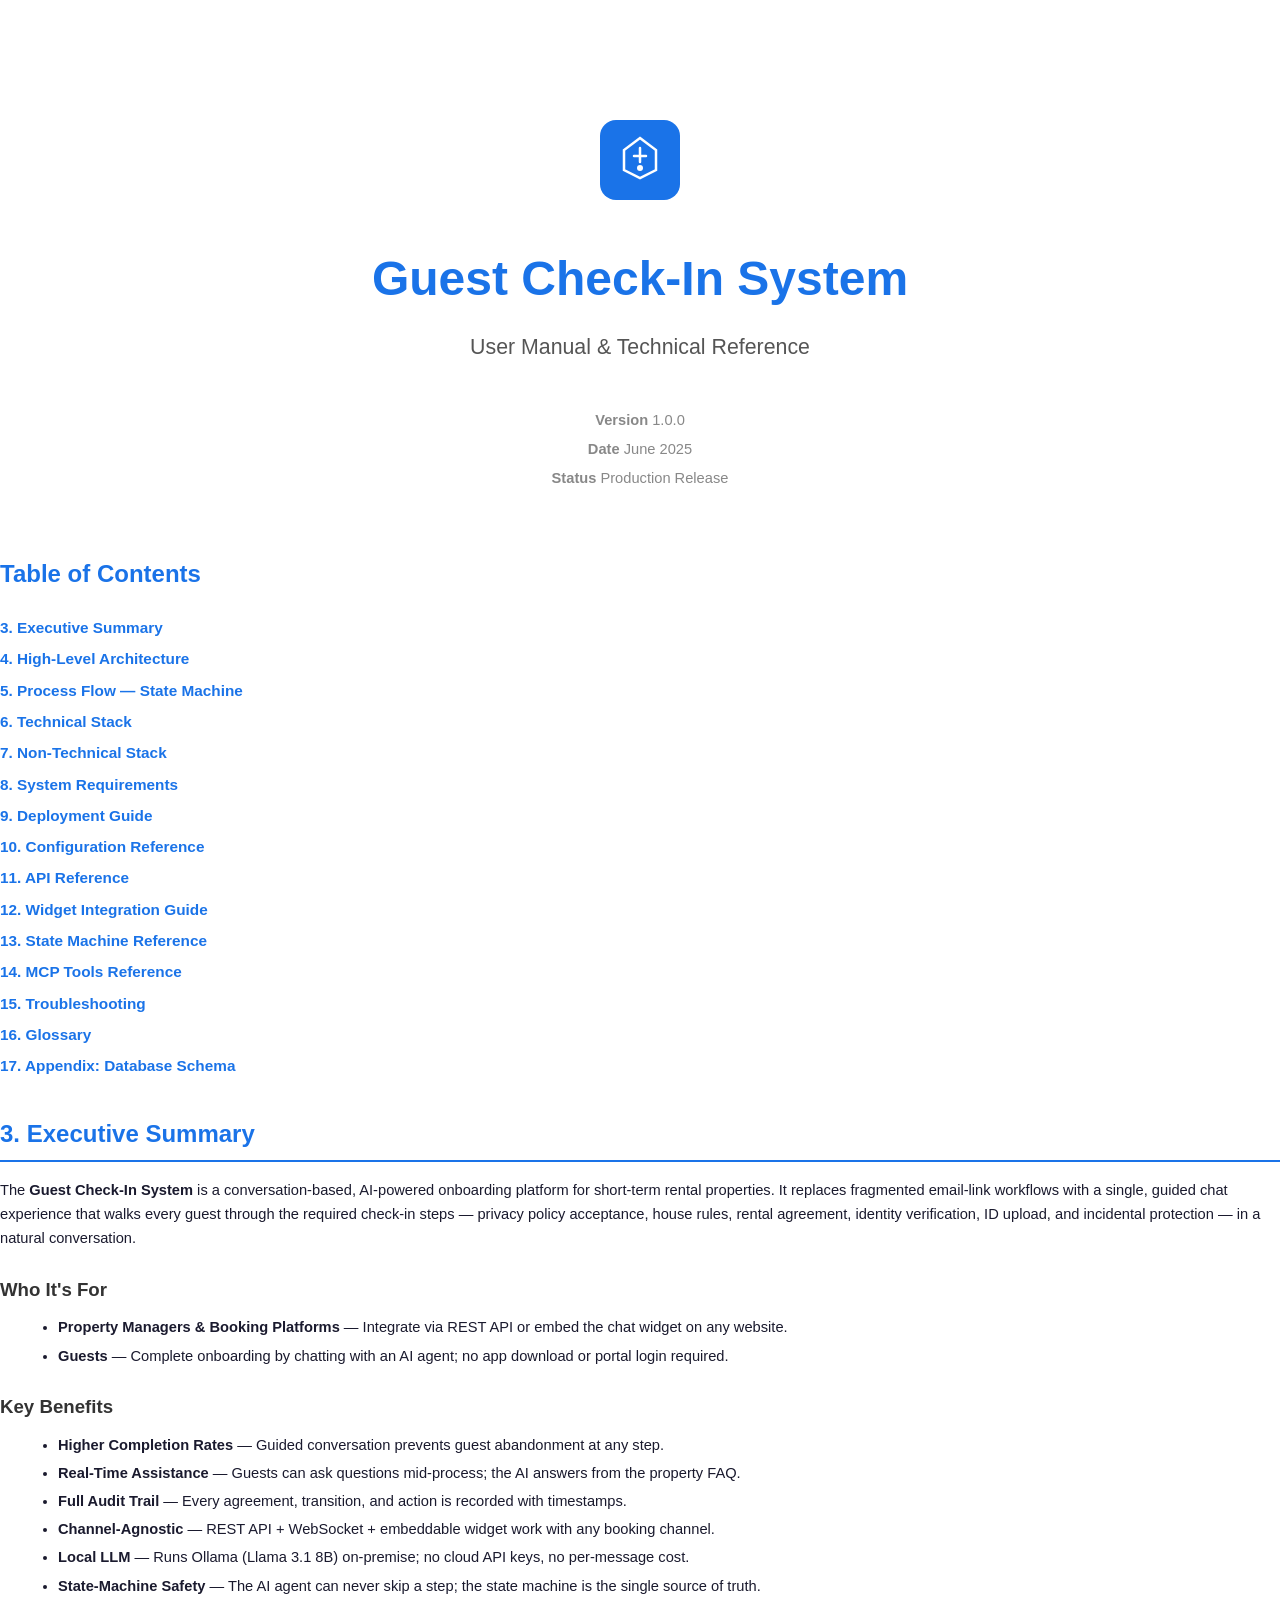
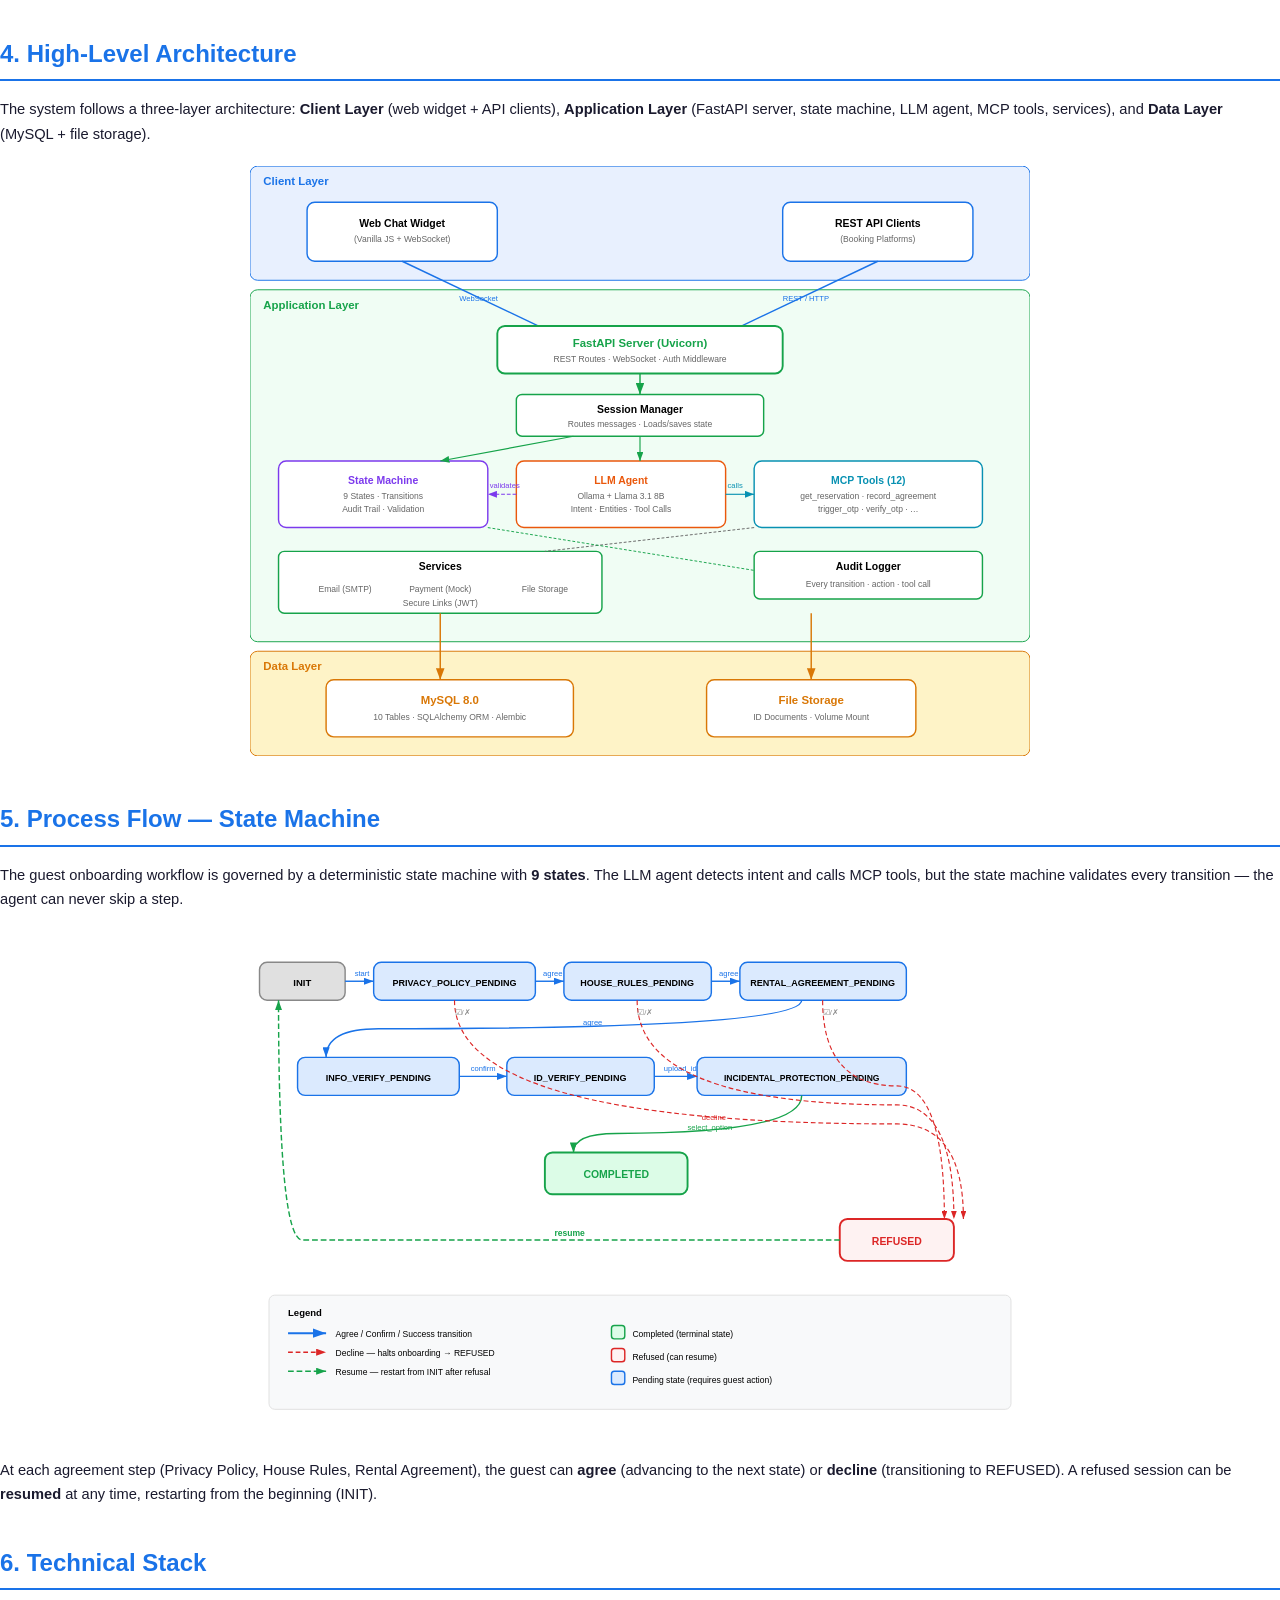
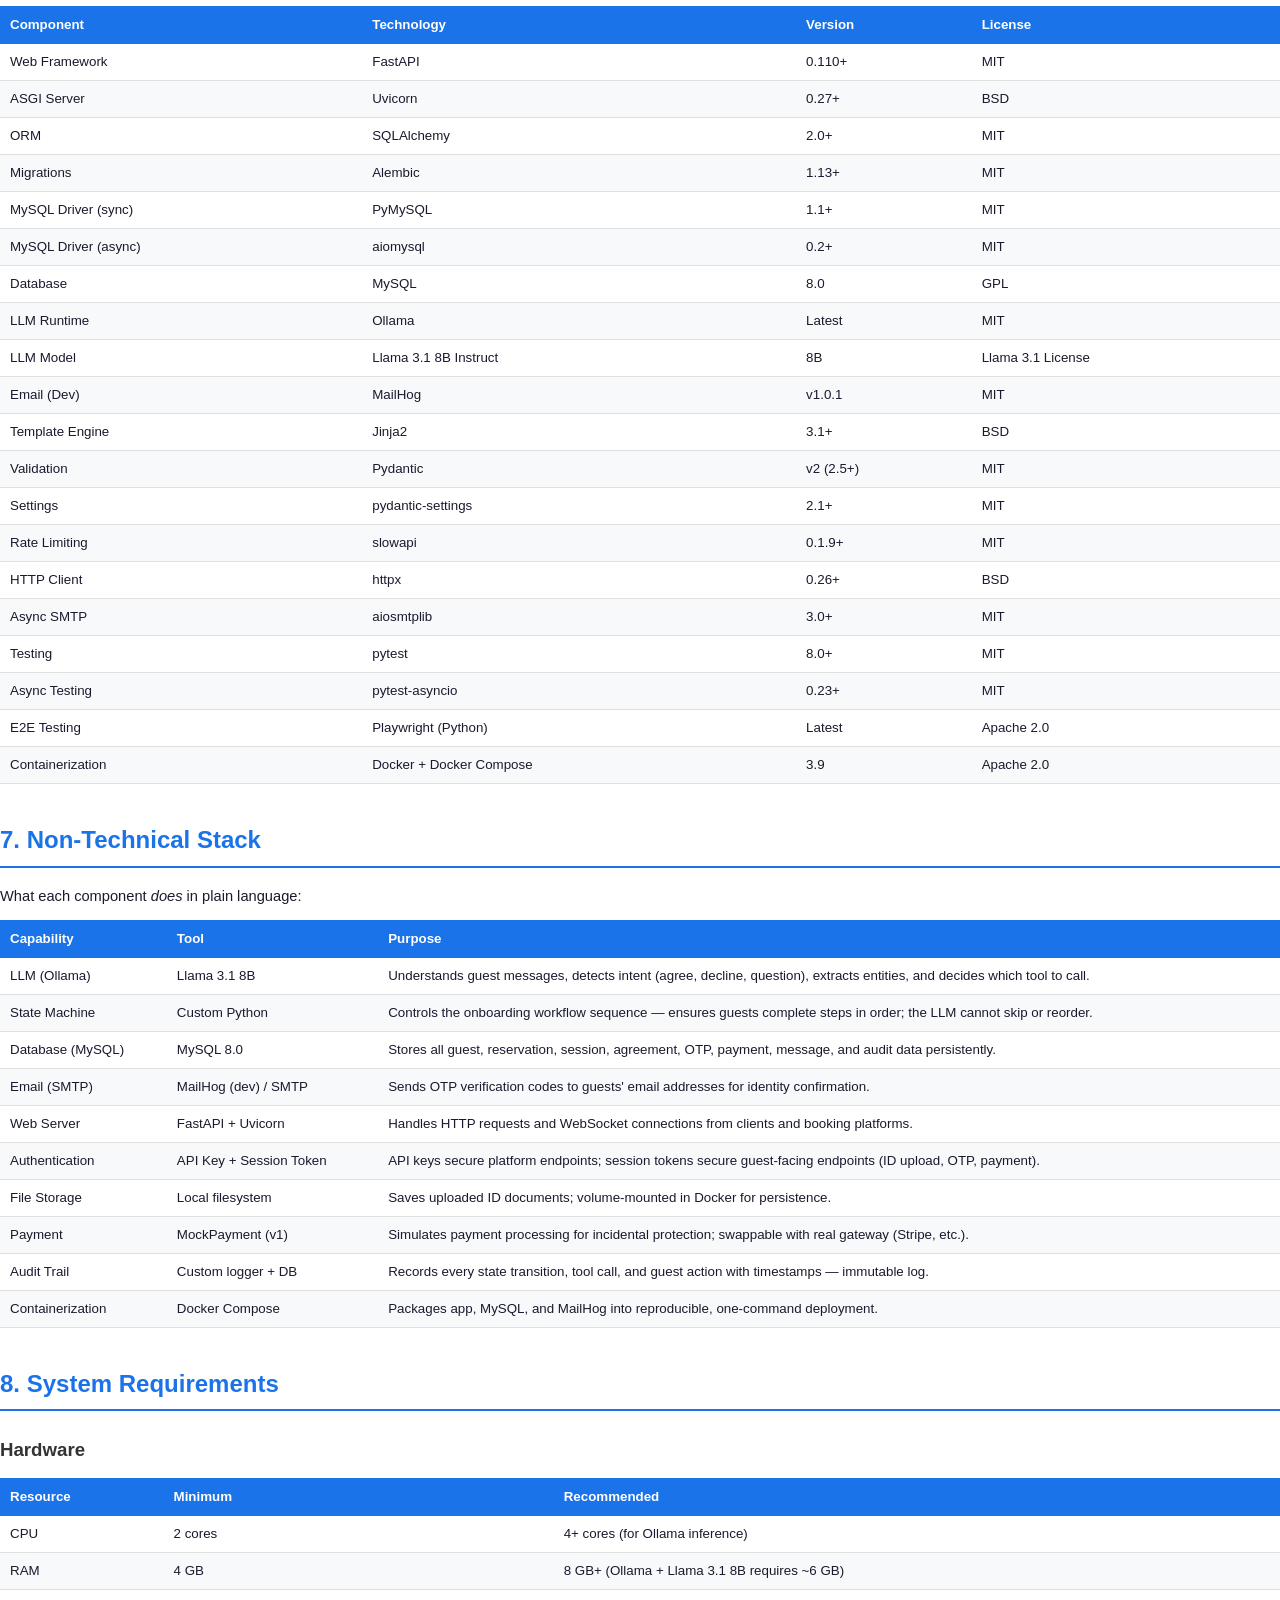
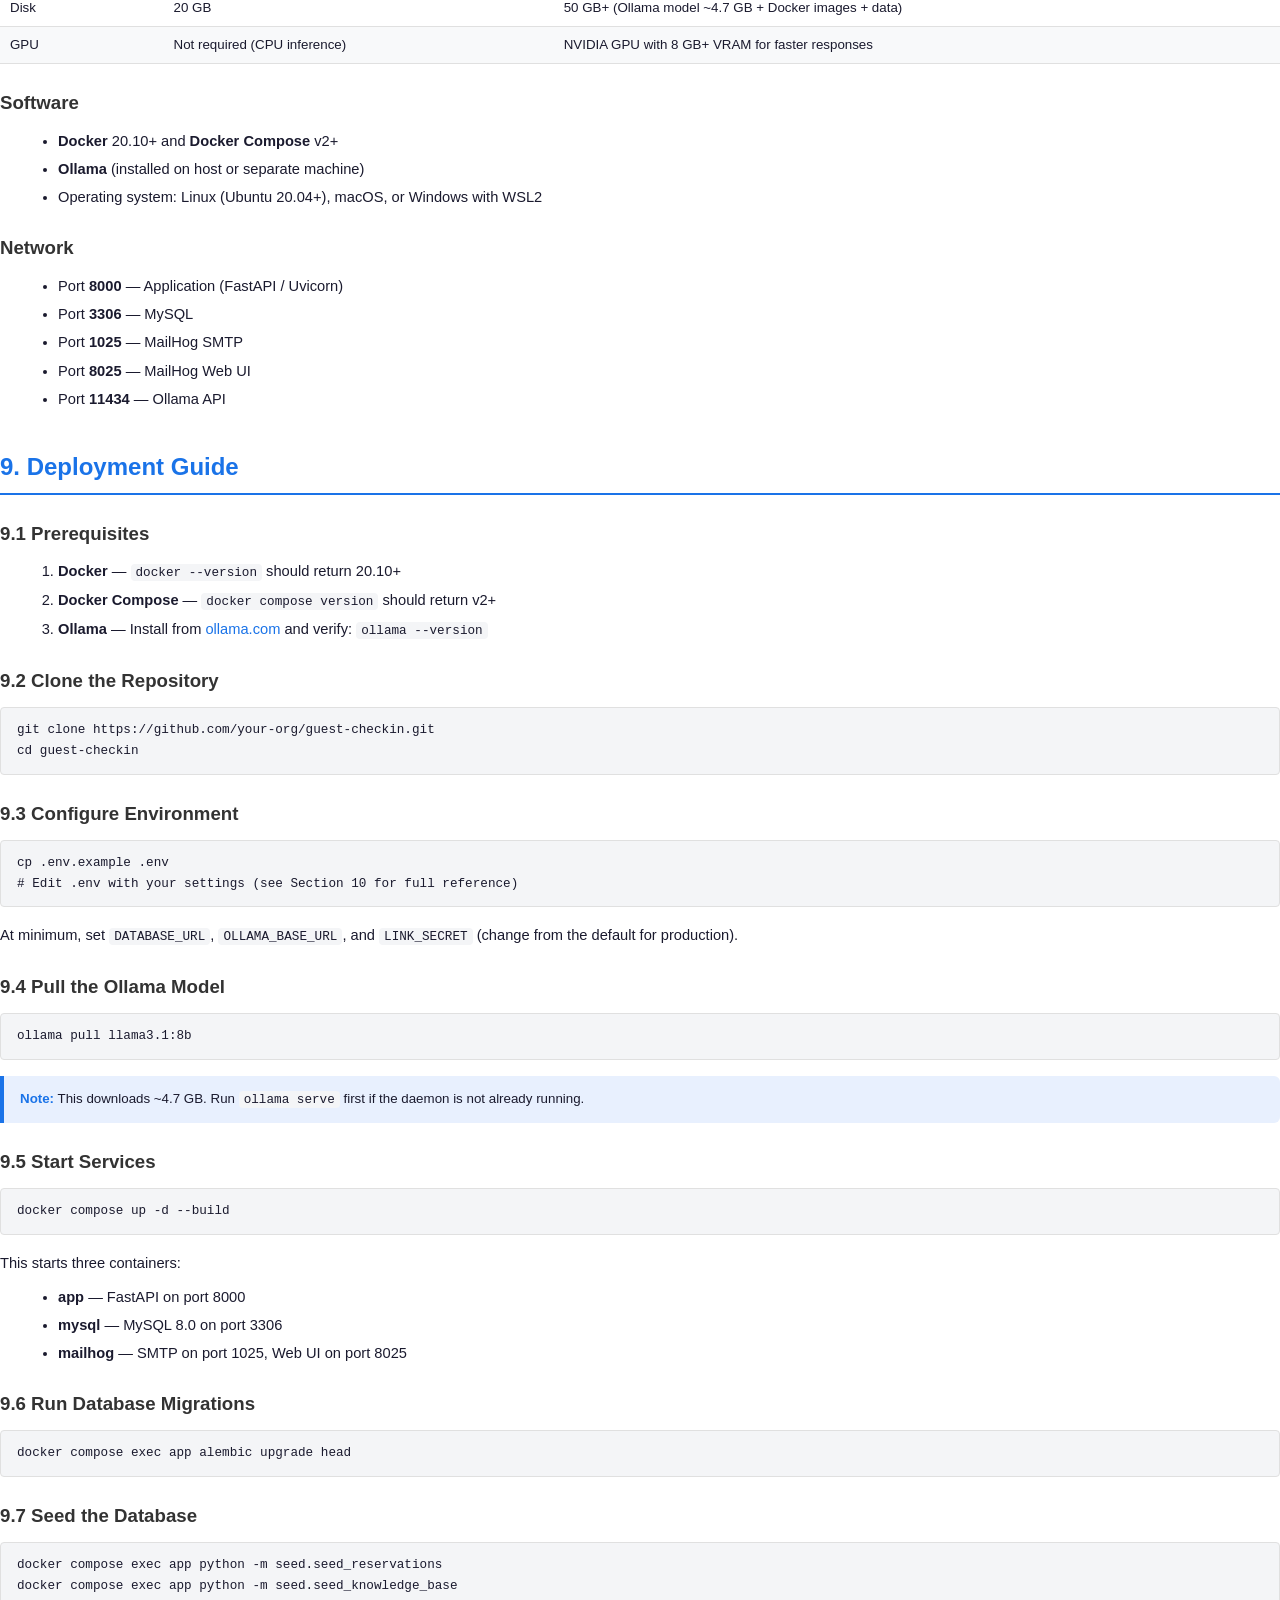
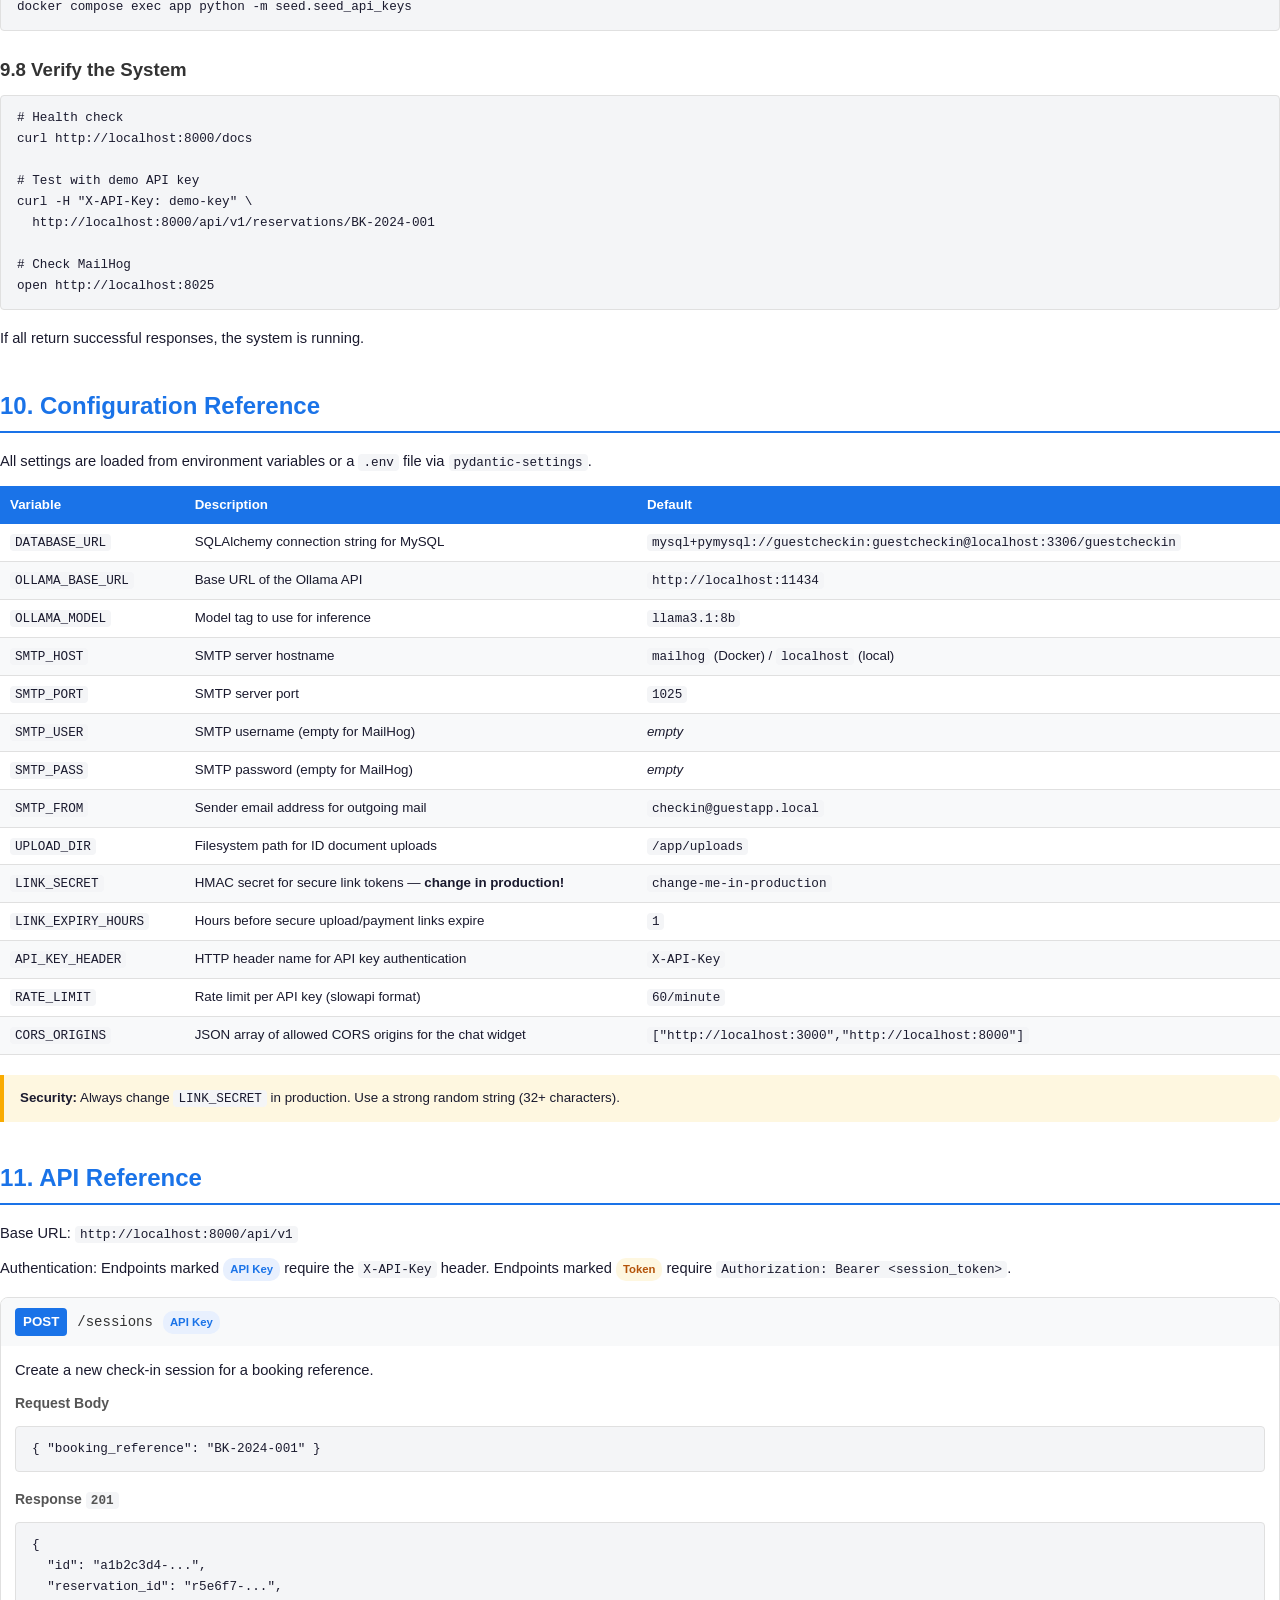
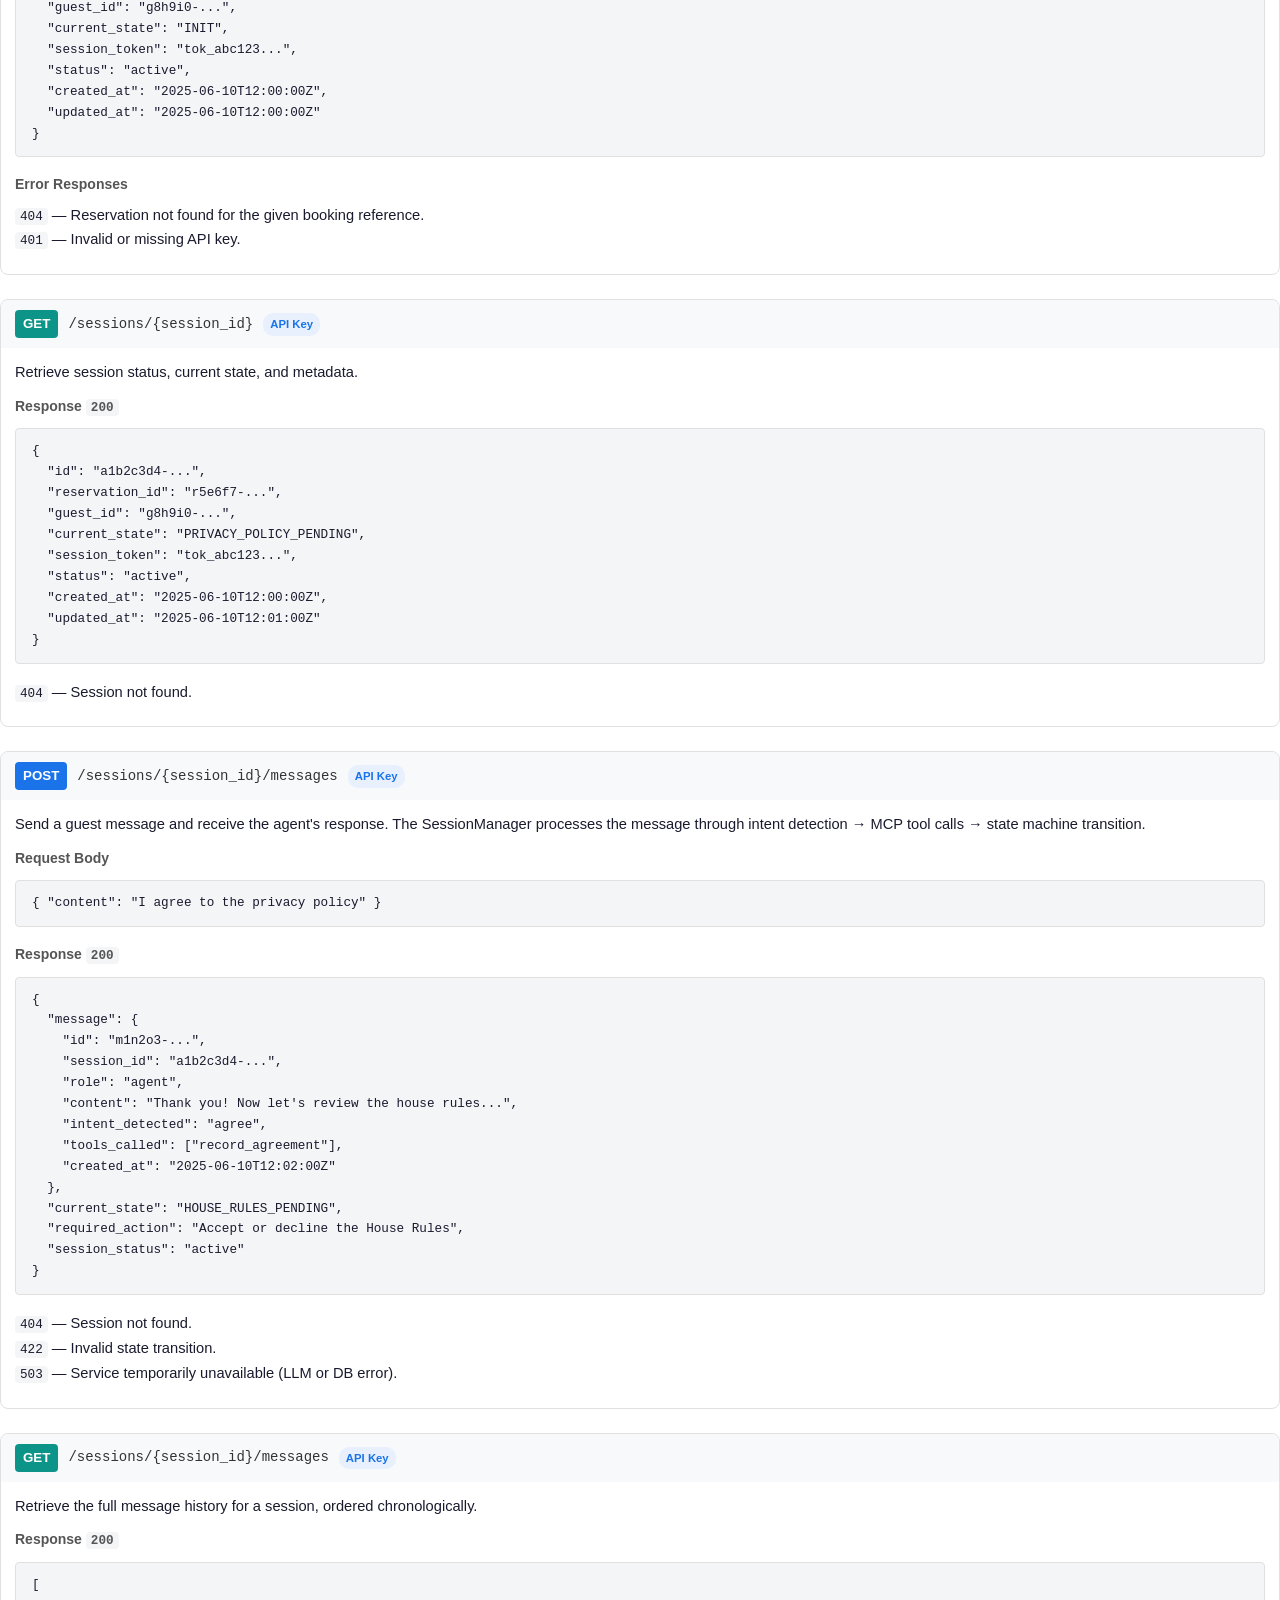
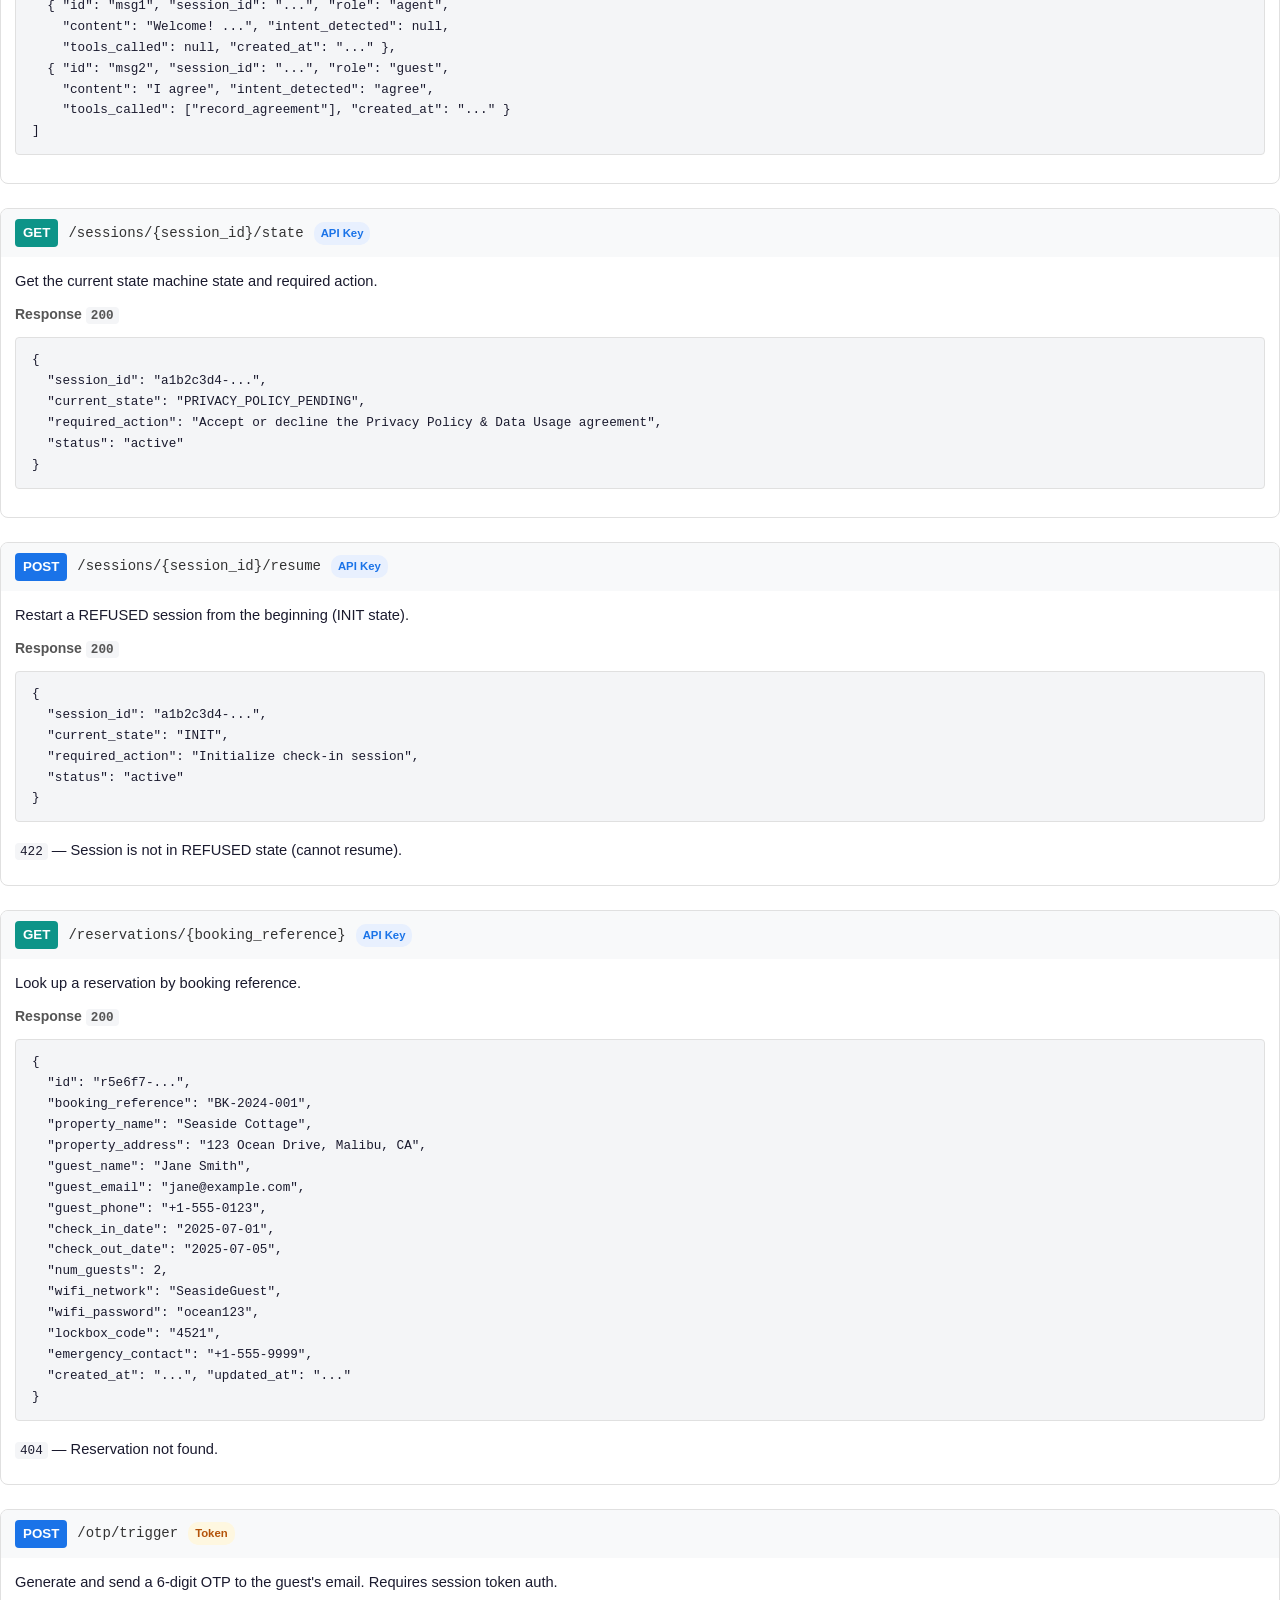
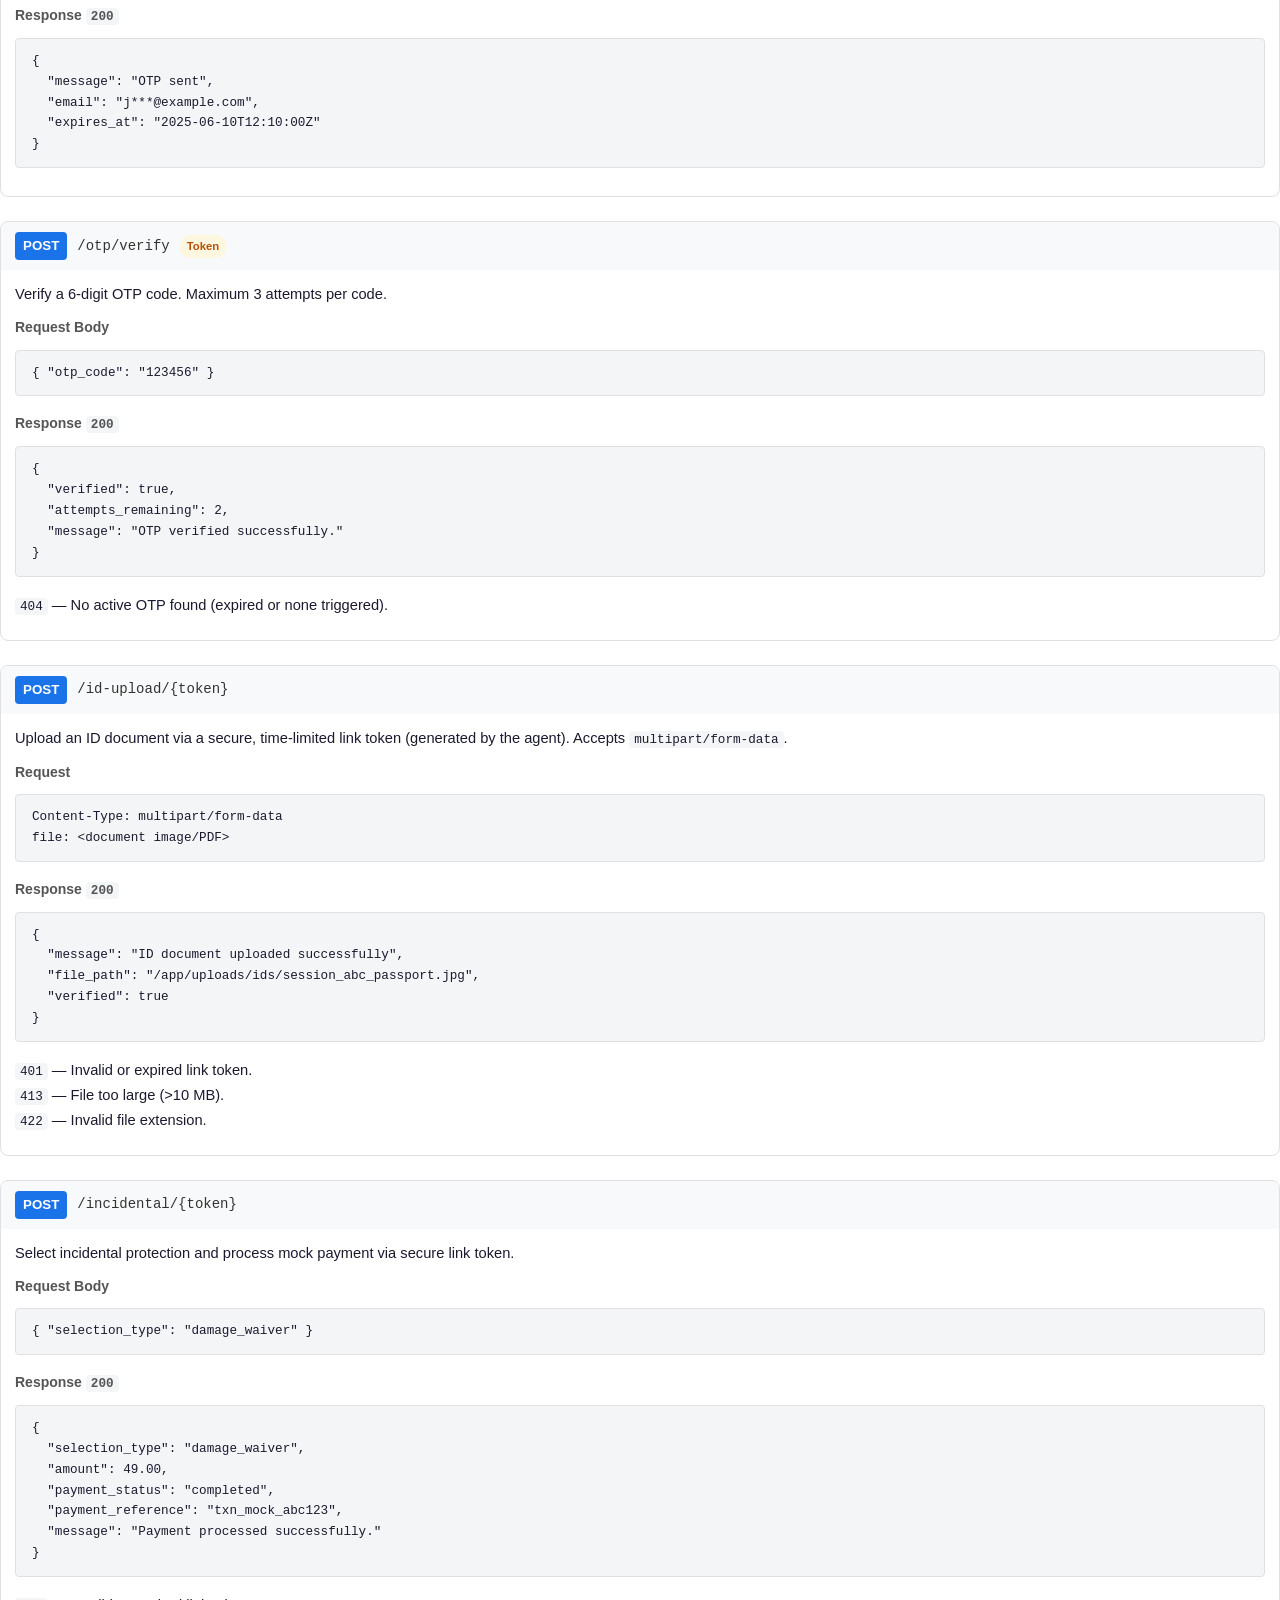
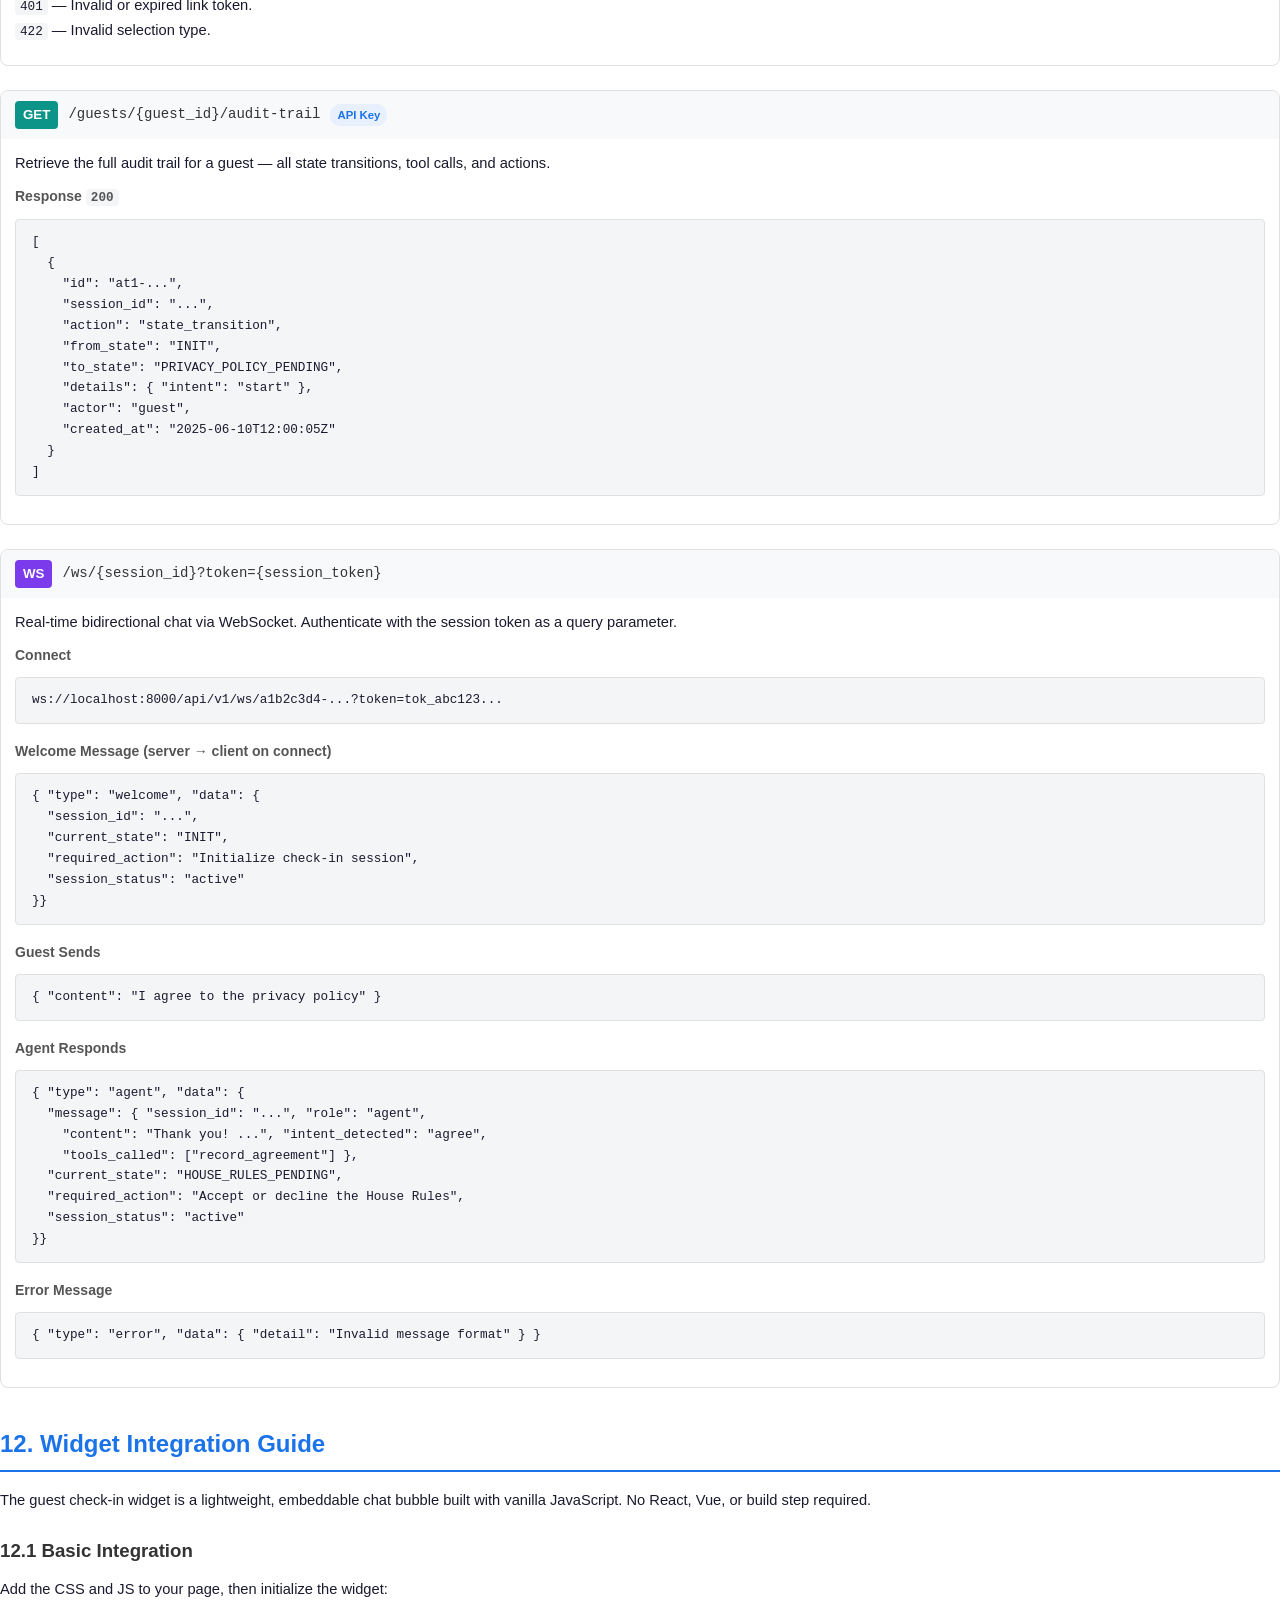
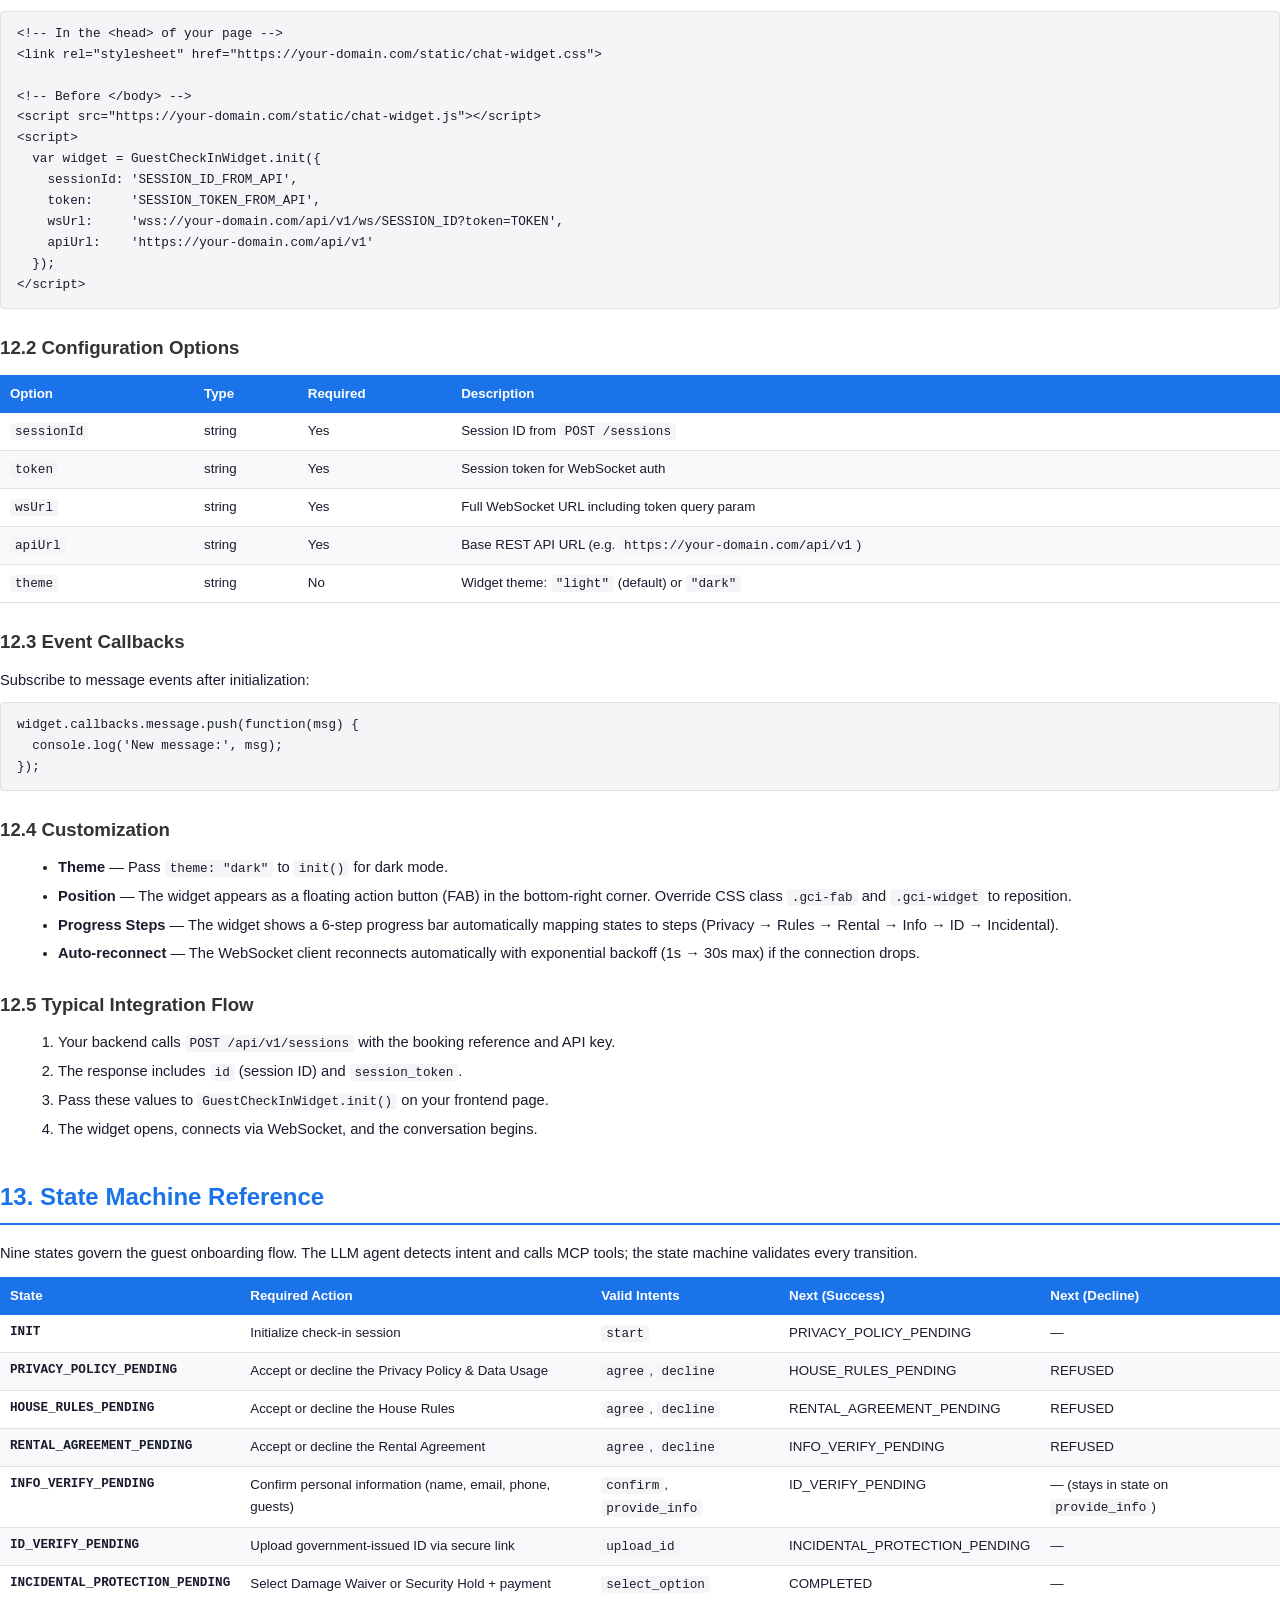
==== commit 578f80d2: "fix: MissingGreenlet crash, blank UI, missing docs, stale 9.99 Critical runtime fixes: - Fix Missing" ====
--- a/guest-checkin/docs/user_manual.html
+++ b/guest-checkin/docs/user_manual.html
@@ -777,7 +777,7 @@
       <h4>Response <code>200</code></h4>
 <pre>{
   "selection_type": "damage_waiver",
-  "amount": 49.99,
+  "amount": 49.00,
   "payment_status": "completed",
   "payment_reference": "txn_mock_abc123",
   "message": "Payment processed successfully."
